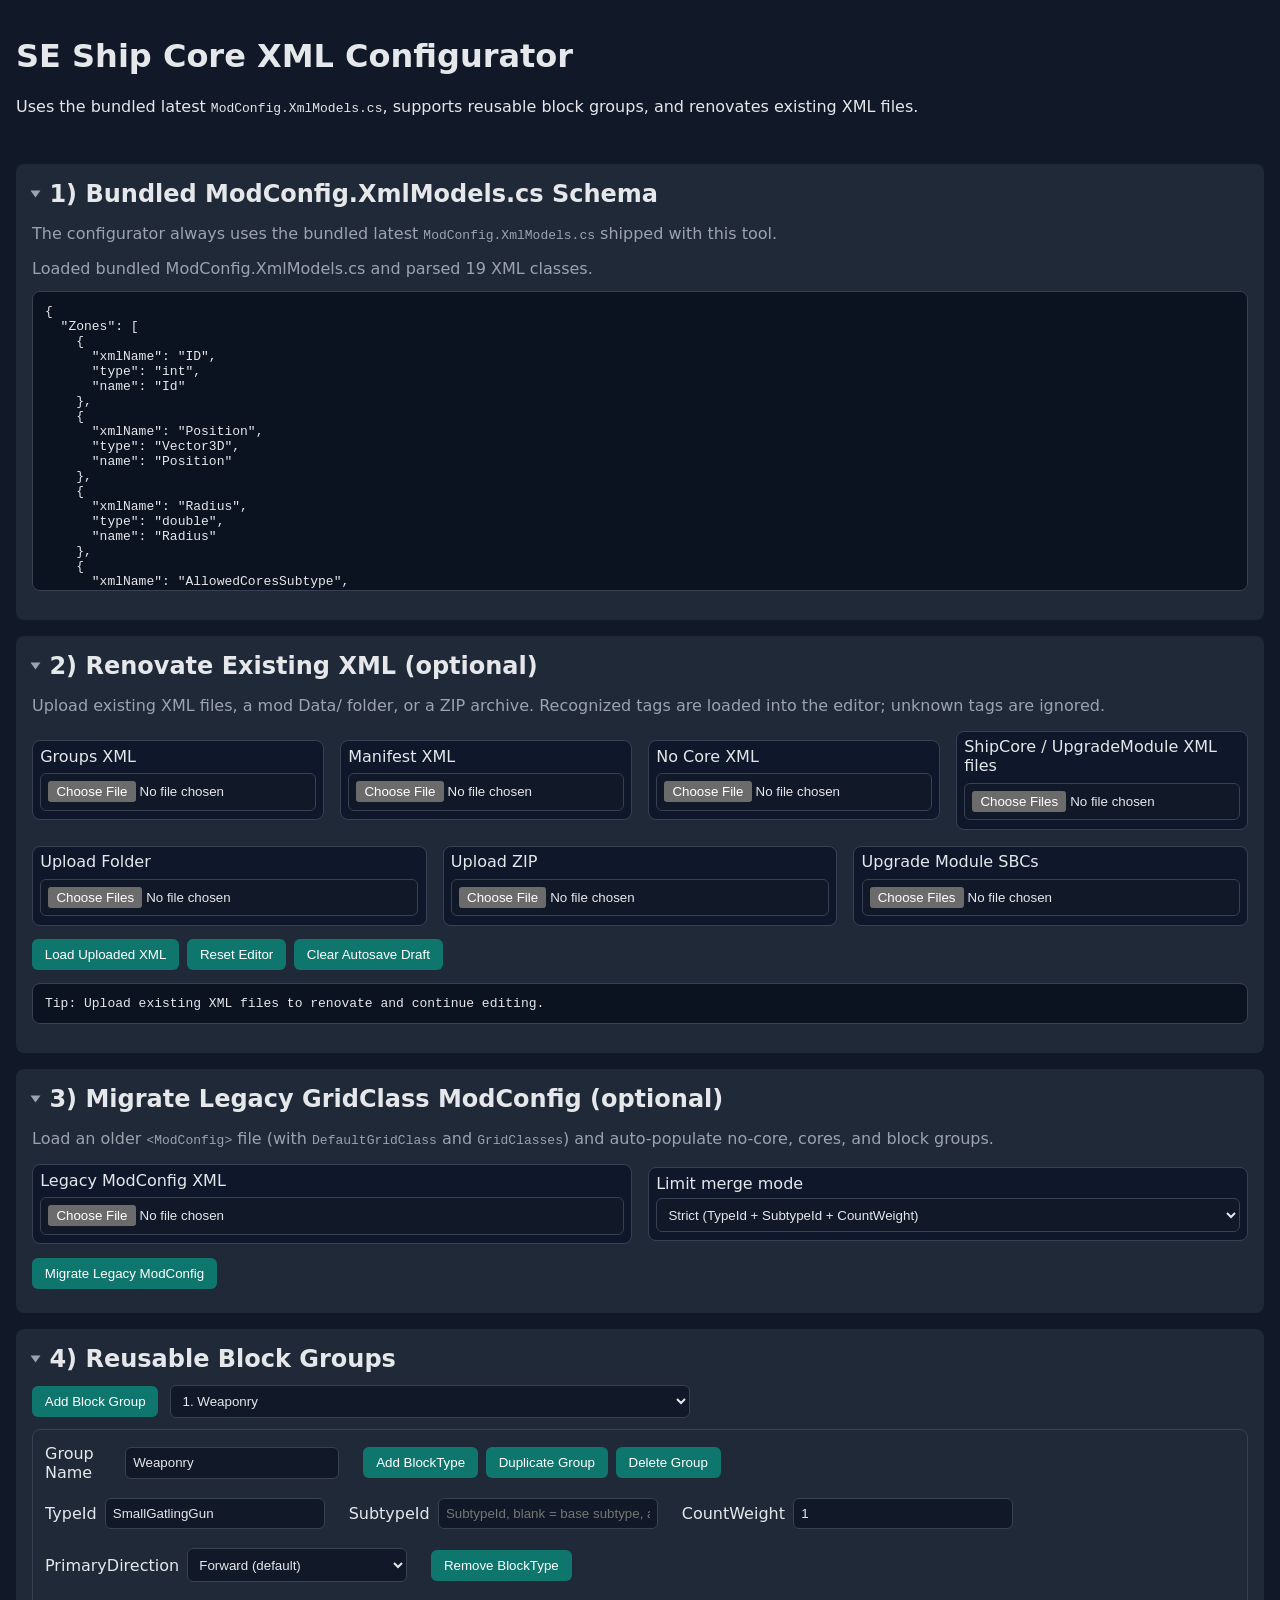
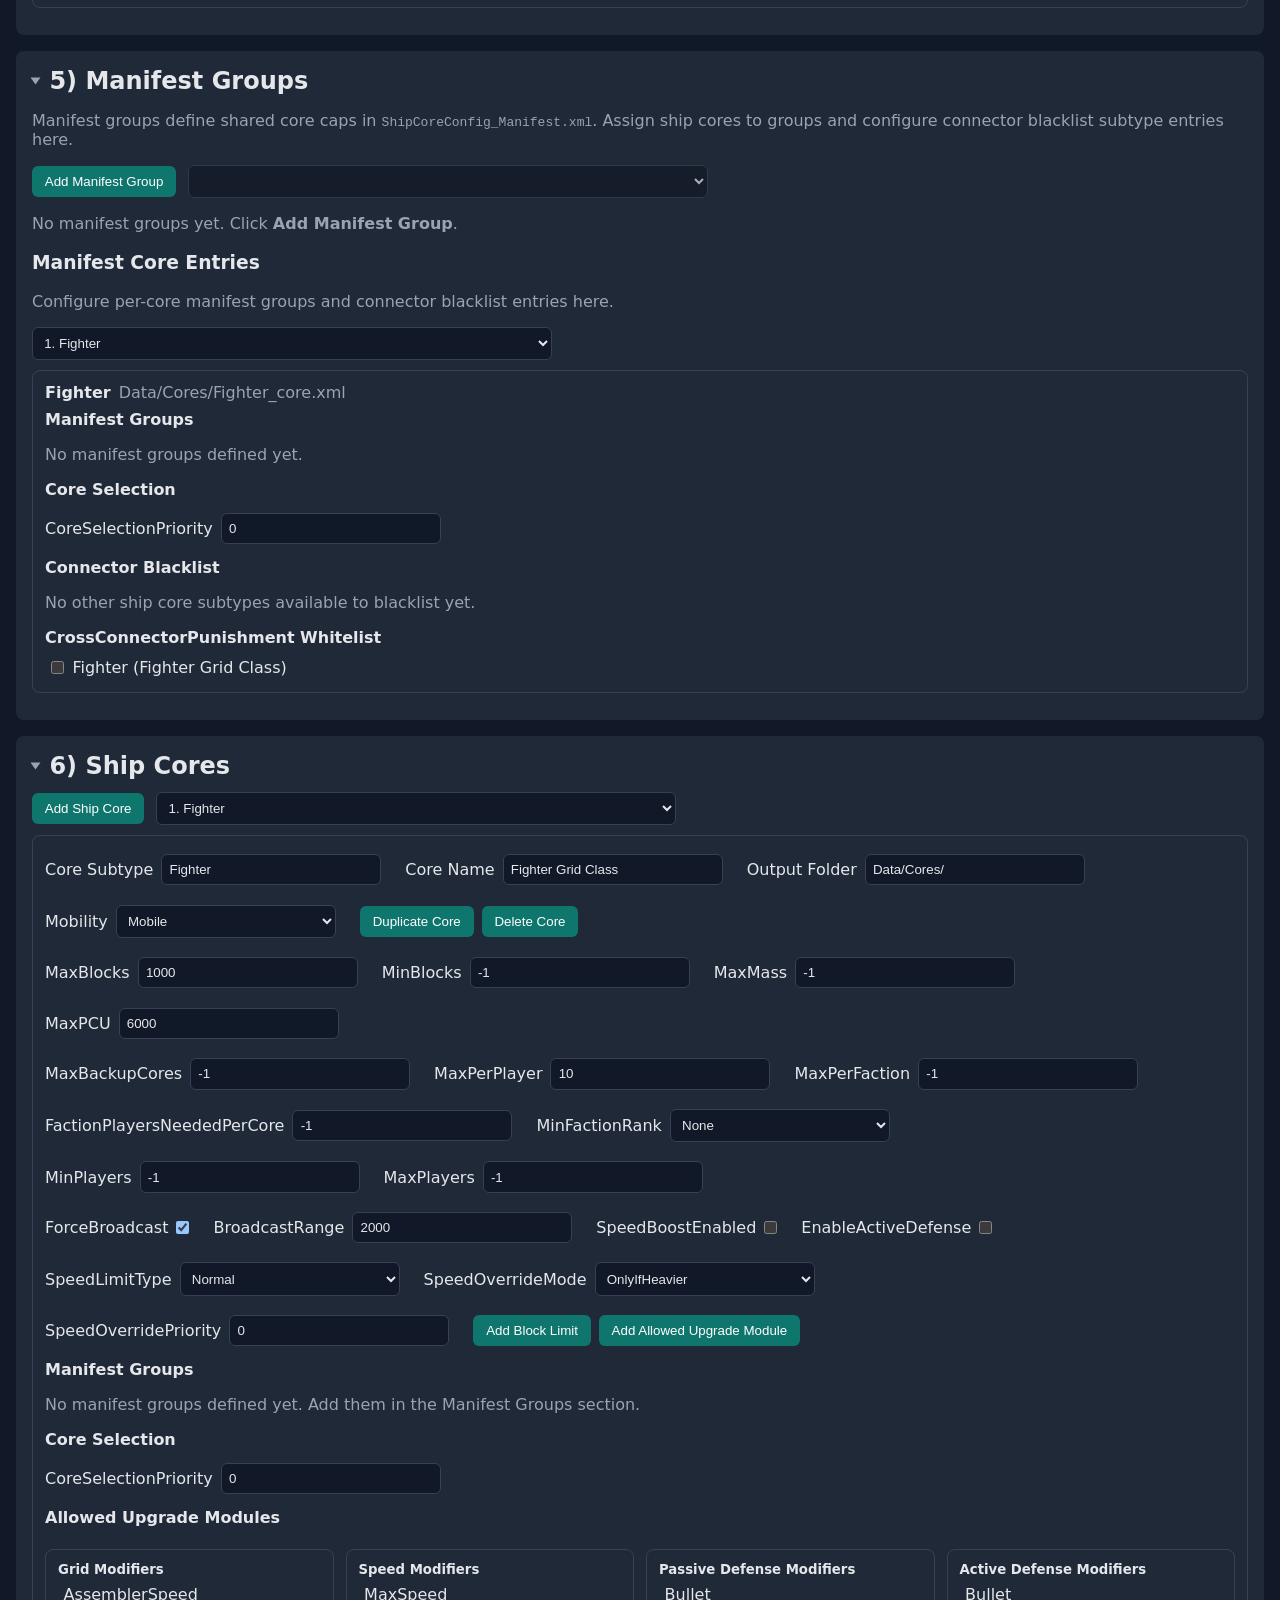
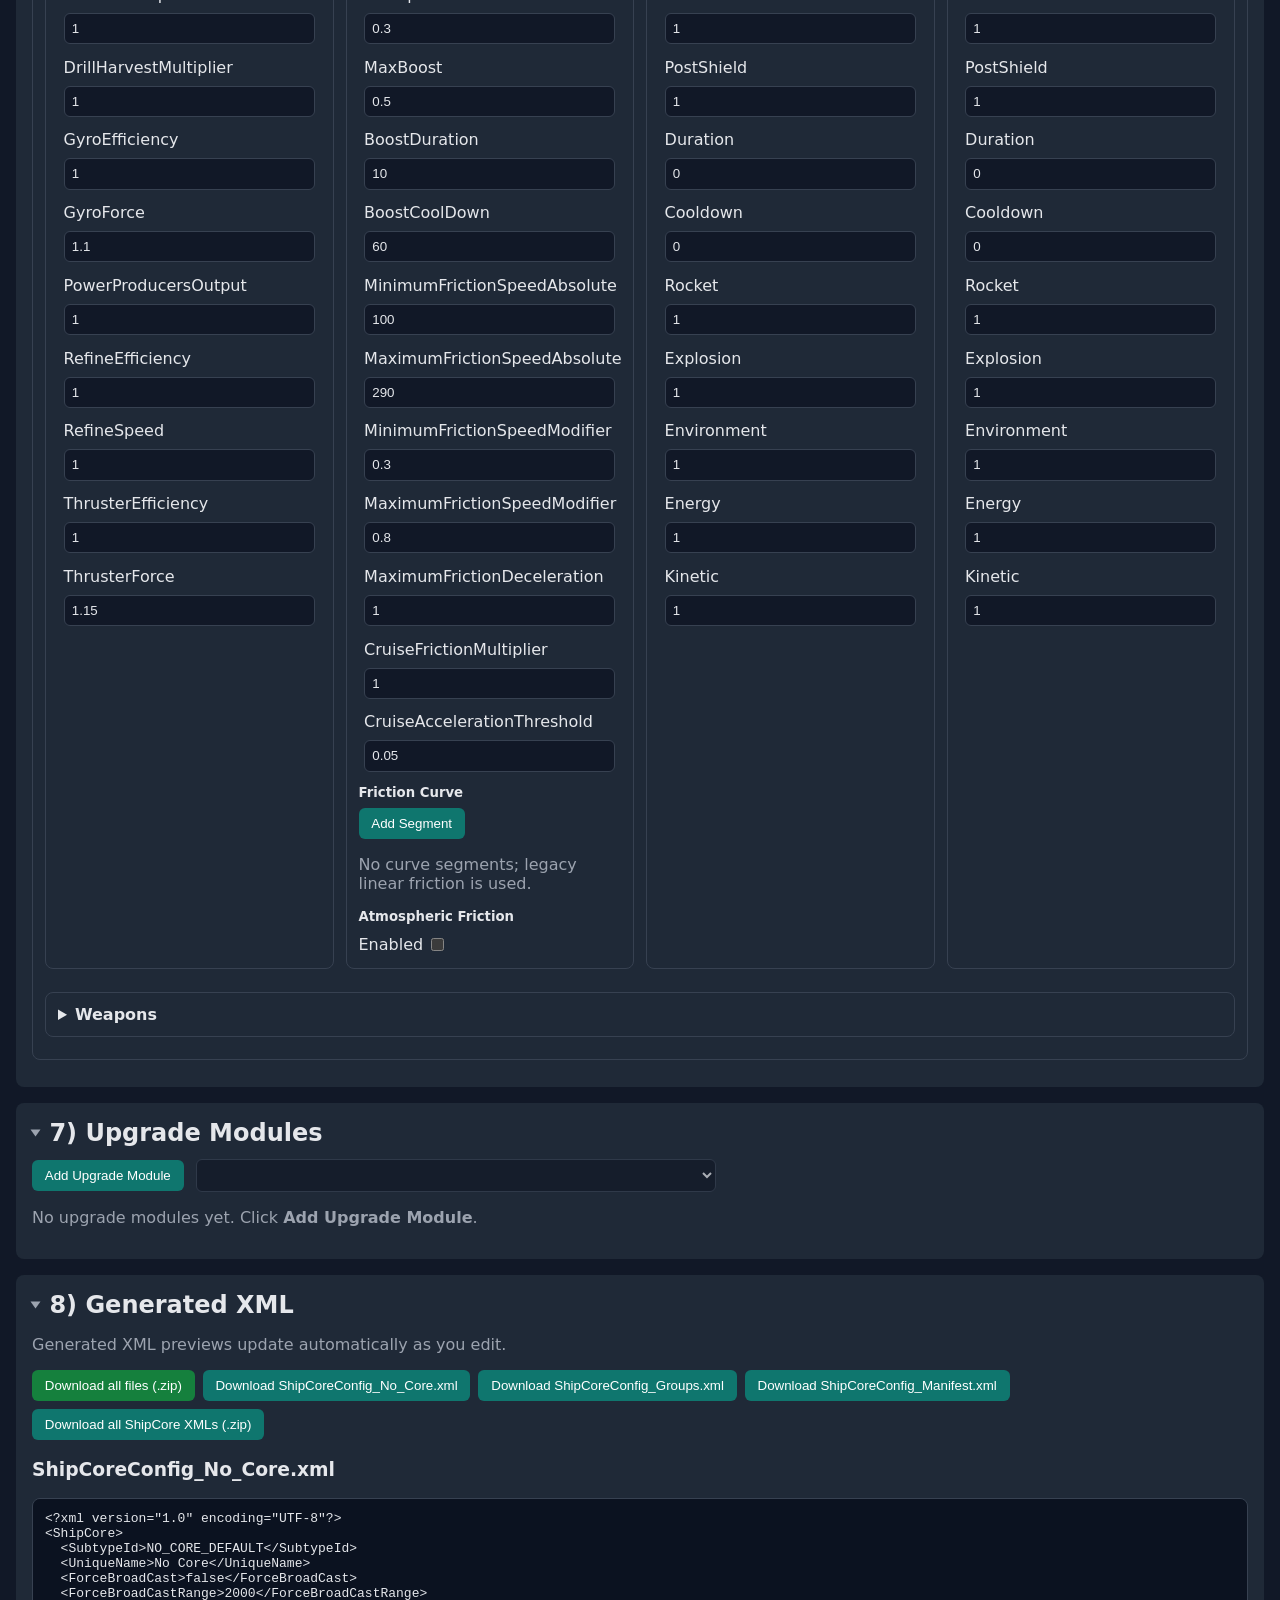
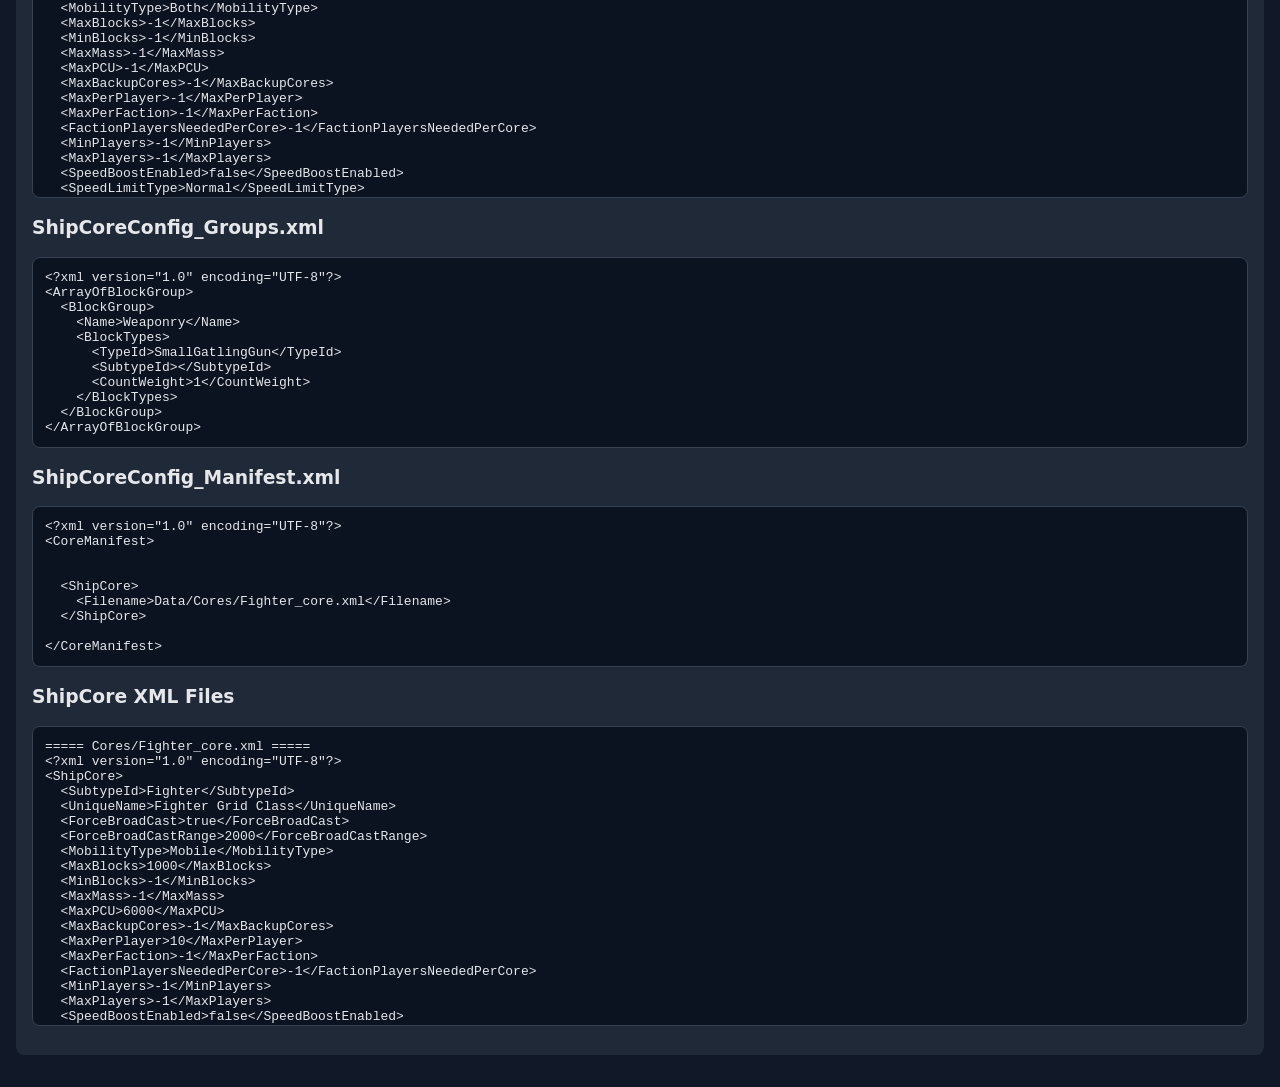
==== docs/configurator/index.html @ fa845290 "Sanitize unknown block groups from limits" ====
<!doctype html>
<html lang="en">
<head>
  <meta charset="UTF-8" />
  <meta name="viewport" content="width=device-width, initial-scale=1.0" />
  <title>SE Ship Core XML Configurator</title>
  <link rel="stylesheet" href="./styles.css" />
</head>
<body>
  <header>
    <h1>SE Ship Core XML Configurator</h1>
    <p>Uses the bundled latest <code>ModConfig.XmlModels.cs</code>, supports reusable block groups, and renovates existing XML files.</p>
  </header>

  <main>
    <details class="panel" open>
      <summary class="panel-summary"><h2>1) Bundled ModConfig.XmlModels.cs Schema</h2></summary>
      <div class="panel-content">
      <p class="muted">The configurator always uses the bundled latest <code>ModConfig.XmlModels.cs</code> shipped with this tool.</p>
      <div id="parserStatus" class="muted">Loading bundled ModConfig.XmlModels.cs…</div>
      <pre id="schemaPreview" class="code-block"></pre>
      </div>
    </details>

    <details class="panel" open>
      <summary class="panel-summary"><h2>2) Renovate Existing XML (optional)</h2></summary>
      <div class="panel-content">
      <p class="muted">Upload existing XML files, a mod Data/ folder, or a ZIP archive. Recognized tags are loaded into the editor; unknown tags are ignored.</p>
      <div class="row wrap file-upload-row">
        <label class="file-label">Groups XML
          <input id="groupsXmlFile" type="file" accept=".xml" />
        </label>
        <label class="file-label">Manifest XML
          <input id="manifestXmlFile" type="file" accept=".xml" />
        </label>
        <label class="file-label">No Core XML
          <input id="noCoreXmlFile" type="file" accept=".xml" />
        </label>
        <label class="file-label">ShipCore / UpgradeModule XML files
          <input id="coreXmlFiles" type="file" accept=".xml" multiple />
        </label>
        <label class="file-label">Upload Folder
          <input id="folderUpload" type="file" webkitdirectory multiple />
        </label>
        <label class="file-label">Upload ZIP
          <input id="zipUpload" type="file" accept=".zip" />
        </label>
        <label class="file-label">Upgrade Module SBCs
          <input id="upgradeModuleSbcFiles" type="file" accept=".sbc" multiple />
        </label>
      </div>
      <div class="row wrap">
        <button id="loadUploadedXml">Load Uploaded XML</button>
        <button id="resetEditor">Reset Editor</button>
        <button id="resetDraftStorage">Clear Autosave Draft</button>
      </div>
      <pre id="importStatus" class="code-block"></pre>
      </div>
    </details>

    <details class="panel" open>
      <summary class="panel-summary"><h2>3) Migrate Legacy GridClass ModConfig (optional)</h2></summary>
      <div class="panel-content">
      <p class="muted">Load an older <code>&lt;ModConfig&gt;</code> file (with <code>DefaultGridClass</code> and <code>GridClasses</code>) and auto-populate no-core, cores, and block groups.</p>
      <div class="row wrap file-upload-row">
        <label class="file-label">Legacy ModConfig XML
          <input id="legacyModConfigFile" type="file" accept=".xml" />
        </label>
        <label class="file-label">Limit merge mode
          <select id="legacyLimitMergeMode">
            <option value="strict">Strict (TypeId + SubtypeId + CountWeight)</option>
            <option value="typesOnly">Block types only (ignore CountWeight)</option>
          </select>
        </label>
      </div>
      <div class="row wrap">
        <button id="loadLegacyModConfig">Migrate Legacy ModConfig</button>
      </div>
      </div>
    </details>

    <details class="panel" open>
      <summary class="panel-summary"><h2>4) Reusable Block Groups</h2></summary>
      <div class="panel-content">
      <div class="menu-controls">
        <button id="addGroup">Add Block Group</button>
        <select id="selectedGroup" aria-label="Selected Group"></select>
      </div>
      <div id="blockGroups"></div>
      </div>
    </details>

    <details class="panel" open>
      <summary class="panel-summary"><h2>5) Manifest Groups</h2></summary>
      <div class="panel-content">
      <p class="muted">Manifest groups define shared core caps in <code>ShipCoreConfig_Manifest.xml</code>. Assign ship cores to groups and configure connector blacklist subtype entries here.</p>
      <div class="menu-controls">
        <button id="addManifestGroup">Add Manifest Group</button>
        <select id="selectedManifestGroup" aria-label="Selected Manifest Group"></select>
      </div>
      <div id="manifestGroups"></div>
      </div>
    </details>

    <details class="panel" open>
      <summary class="panel-summary"><h2>6) Ship Cores</h2></summary>
      <div class="panel-content">
      <div class="menu-controls">
        <button id="addCore">Add Ship Core</button>
        <select id="selectedCore" aria-label="Selected Core"></select>
      </div>
      <div id="shipCores"></div>
      </div>
    </details>


    <details class="panel" open>
      <summary class="panel-summary"><h2>7) Upgrade Modules</h2></summary>
      <div class="panel-content">
      <div class="menu-controls">
        <button id="addUpgradeModule">Add Upgrade Module</button>
        <select id="selectedUpgradeModule" aria-label="Selected Upgrade Module"></select>
      </div>
      <div id="upgradeModules"></div>
      </div>
    </details>

    <details class="panel" open>
      <summary class="panel-summary"><h2>8) Generated XML</h2></summary>
      <div class="panel-content">
      <p class="muted">Generated XML previews update automatically as you edit.</p>
      <div class="row wrap">
        <button hidden="hidden" id="generateXml">Generate</button>
        <button id="downloadAllFiles" class="button-green">Download all files (.zip)</button>
        <button id="downloadNoCore">Download ShipCoreConfig_No_Core.xml</button>
        <button id="downloadGroups">Download ShipCoreConfig_Groups.xml</button>
        <button id="downloadManifest">Download ShipCoreConfig_Manifest.xml</button>
        <button id="downloadCores">Download all ShipCore XMLs (.zip)</button>
      </div>
      <h3>ShipCoreConfig_No_Core.xml</h3>
      <pre id="noCoreXml" class="code-block"></pre>
      <h3>ShipCoreConfig_Groups.xml</h3>
      <pre id="groupsXml" class="code-block"></pre>
      <h3>ShipCoreConfig_Manifest.xml</h3>
      <pre id="manifestXml" class="code-block"></pre>
      <h3>ShipCore XML Files</h3>
      <pre id="coresXml" class="code-block"></pre>
      </div>
    </details>
  </main>

  <script type="module" src="./app.js?v=1013"></script>
</body>
</html>
---- docs/configurator/styles.css ----
:root {
  /* keep sizing predictable so inputs stay inside cards/labels */
  color-scheme: dark;
  --bg: #111827;
  --panel: #1f2937;
  --text: #e5e7eb;
  --muted: #9ca3af;
}
*, *::before, *::after {
  box-sizing: border-box;
}

body {
  margin: 0;
  font-family: Inter, system-ui, sans-serif;
  background: var(--bg);
  color: var(--text);
}
header, main {
  max-width: 1900px;
  margin: 0 auto;
  padding: 1rem;
}
.panel {
  background: var(--panel);
  border-radius: 8px;
  padding: 1rem;
  margin-bottom: 1rem;
}
.panel-summary {
  display: flex;
  align-items: center;
  gap: 0.65rem;
  cursor: pointer;
  list-style: none;
}
.panel-summary::-webkit-details-marker {
  display: none;
}
.panel-summary::before {
  content: "";
  width: 0;
  height: 0;
  border-top: 0.32rem solid transparent;
  border-bottom: 0.32rem solid transparent;
  border-left: 0.45rem solid var(--muted);
  transition: transform 0.15s ease;
}
.panel[open] > .panel-summary::before {
  transform: rotate(90deg);
}
.panel-summary h2 {
  margin: 0;
}
.panel-content {
  margin-top: 0.75rem;
}
.row { display: flex; gap: 0.5rem; align-items: center; margin-bottom: 0.5rem; }
.wrap { flex-wrap: wrap; }
textarea, input, select {
  width: 100%;
  margin: 0.35rem 0;
  padding: 0.45rem;
  border-radius: 6px;
  border: 1px solid #374151;
  background: #111827;
  color: var(--text);
}
.file-upload-row {
  gap: 1rem;
  margin-bottom: 0.85rem;
}
.file-label {
  min-width: 260px;
  flex: 1;
  padding: 0.35rem 0.45rem 0.2rem;
  border: 1px solid #374151;
  border-radius: 8px;
  background: #0f172a;
}
.file-label input {
  display: block;
  width: 100%;
  margin-top: 0.45rem;
}
button {
  background: #0f766e;
  color: white;
  border: 0;
  border-radius: 6px;
  padding: 0.5rem 0.8rem;
  cursor: pointer;
}
button:hover { background: #0d9488; }

.button-green {
  background: #15803d;
}
.button-green:hover {
  background: #16a34a;
}
.code-block {
  background: #0b1220;
  border: 1px solid #374151;
  border-radius: 8px;
  padding: 0.75rem;
  white-space: pre-wrap;
  max-height: 300px;
  overflow: auto;
}
.card {
  border: 1px solid #374151;
  border-radius: 8px;
  padding: 0.75rem;
  margin: 0.65rem 0;
}

.block-limit-panel {
  padding: 0;
}

.block-limit-summary {
  cursor: pointer;
  padding: 0.75rem;
  font-weight: 600;
}


.block-limit-summary--missing-groups {
  color: #f87171;
}

.block-limit-content {
  padding: 0 0.75rem 0.75rem;
}
.card h4 { margin: 0.25rem 0 0.5rem; }
.small { width: 220px; }
.no-core-output-disabled {
  background: #1f2937;
  color: #9ca3af;
}
.inline { display: inline-flex; gap: 0.5rem; align-items: center; margin-right: 1rem; }
.menu-controls {
  display: flex;
  align-items: center;
  gap: 0.75rem;
  margin-bottom: 0.65rem;
}
.menu-controls select {
  min-width: 320px;
  max-width: 520px;
  margin: 0;
}
.modifier-row {
  display: grid;
  gap: 0.75rem;
  margin: 0.75rem 0;
}
.four-columns {
  grid-template-columns: repeat(4, minmax(240px, 1fr));
}
.modifier-column h5 {
  margin: 0 0 0.5rem;
}
.modifier-field {
  display: flex;
  flex-direction: column;
  gap: 0.2rem;
  margin-bottom: 0.5rem;
  padding: 0 0.35rem;
}
.modifier-field input {
  width: 100%;
  min-width: 0;
}
.muted { color: var(--muted); }

.group-checklist {
  display: grid;
  grid-template-columns: repeat(auto-fit, minmax(220px, 1fr));
  gap: 0.35rem 0.75rem;
  margin-top: 0.35rem;
}
.group-checklist-item {
  display: inline-flex;
  align-items: center;
  gap: 0.5rem;
  padding: 0.2rem 0.4rem;
  border-radius: 6px;
}

.group-checklist-item.selected {
  background: rgba(34, 197, 94, 0.2);
  color: #86efac;
}
.group-checklist-item input {
  width: auto;
  margin: 0;
}

.group-search {
  margin-top: 0.35rem;
  margin-bottom: 0.45rem;
  max-width: 520px;
}
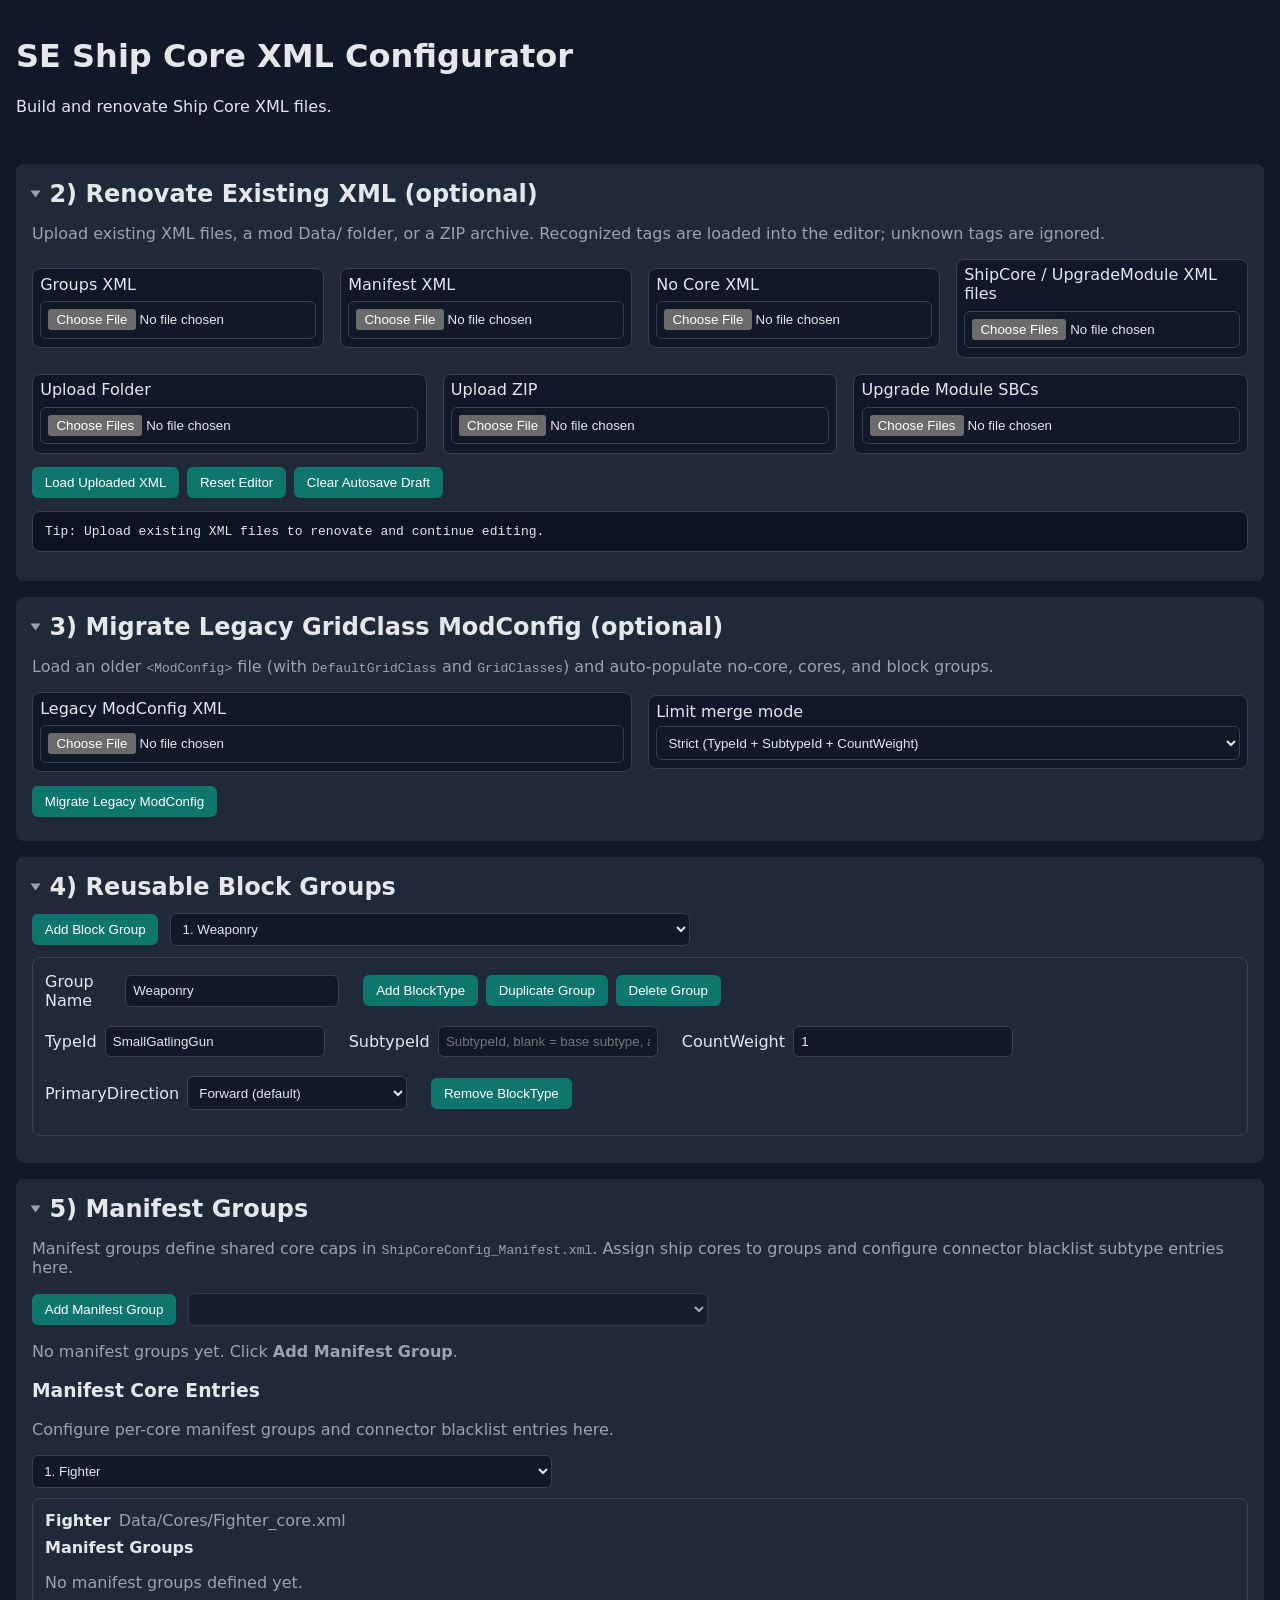
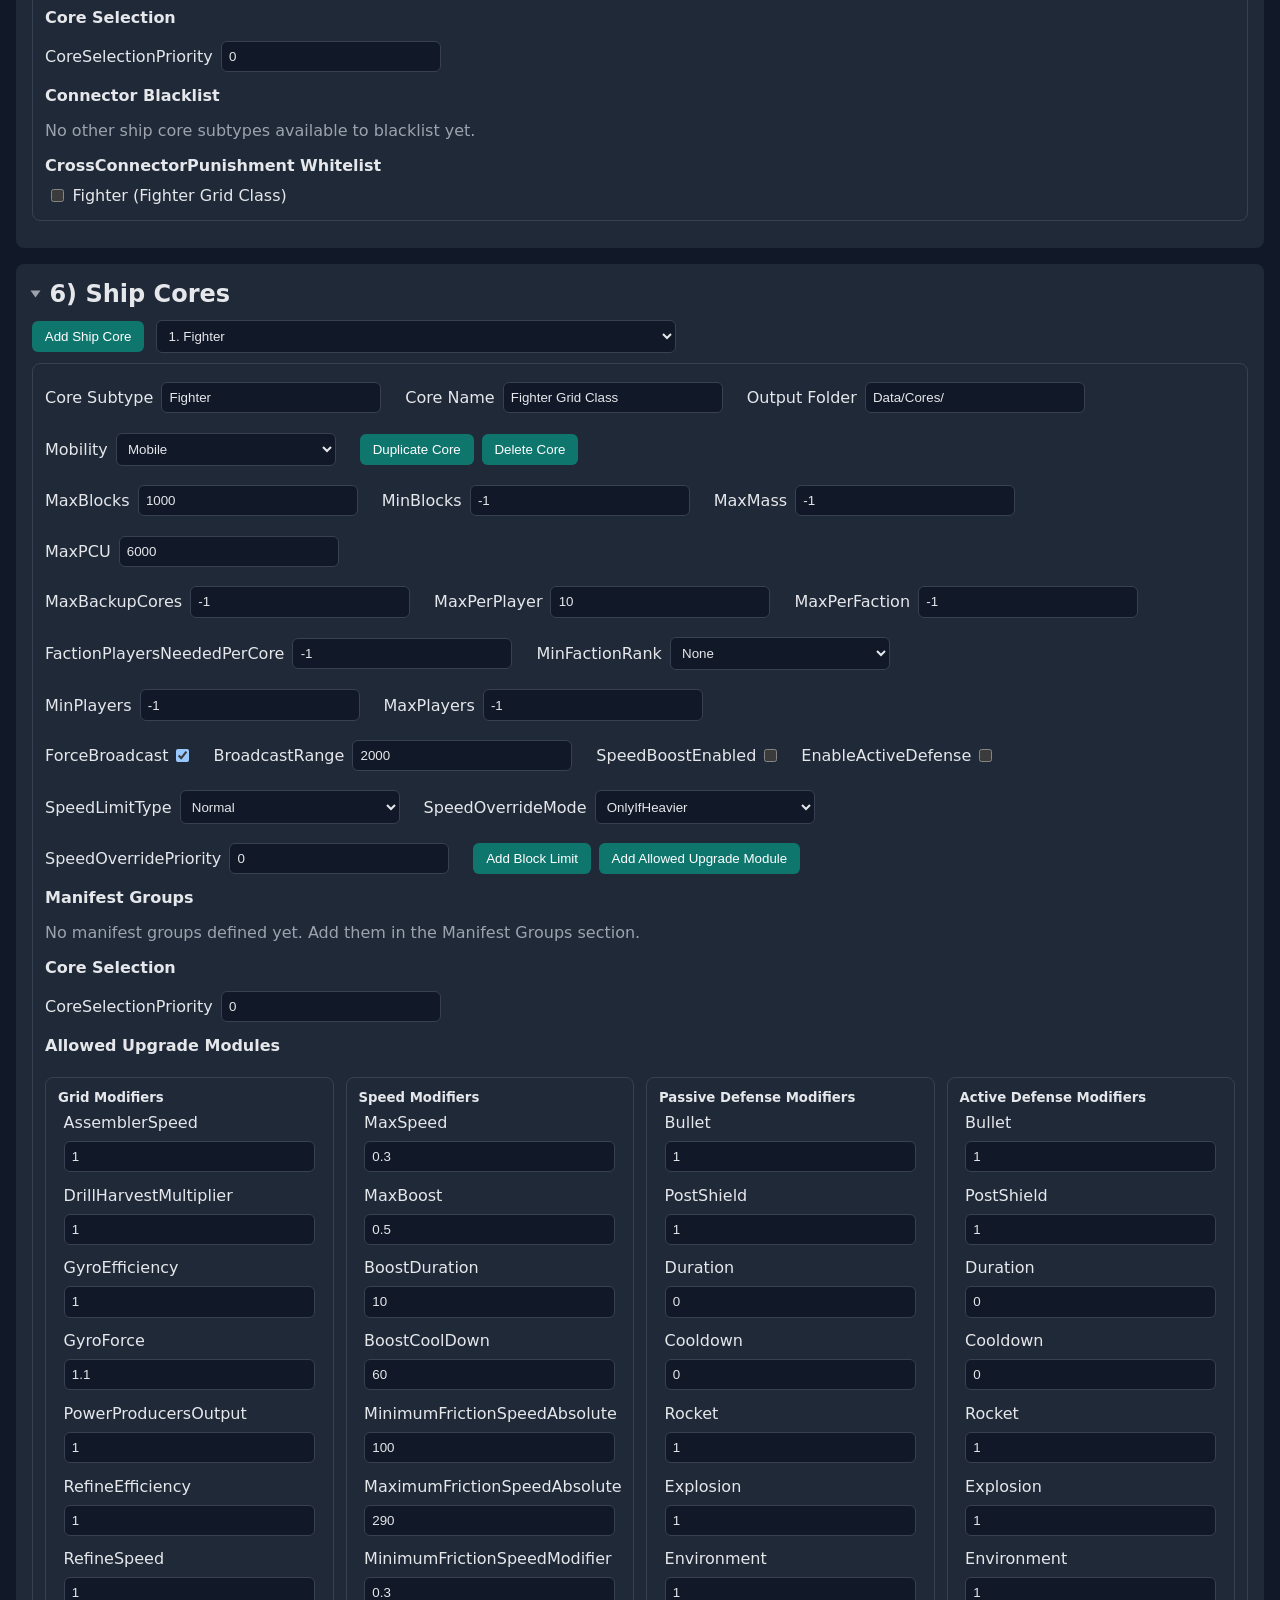
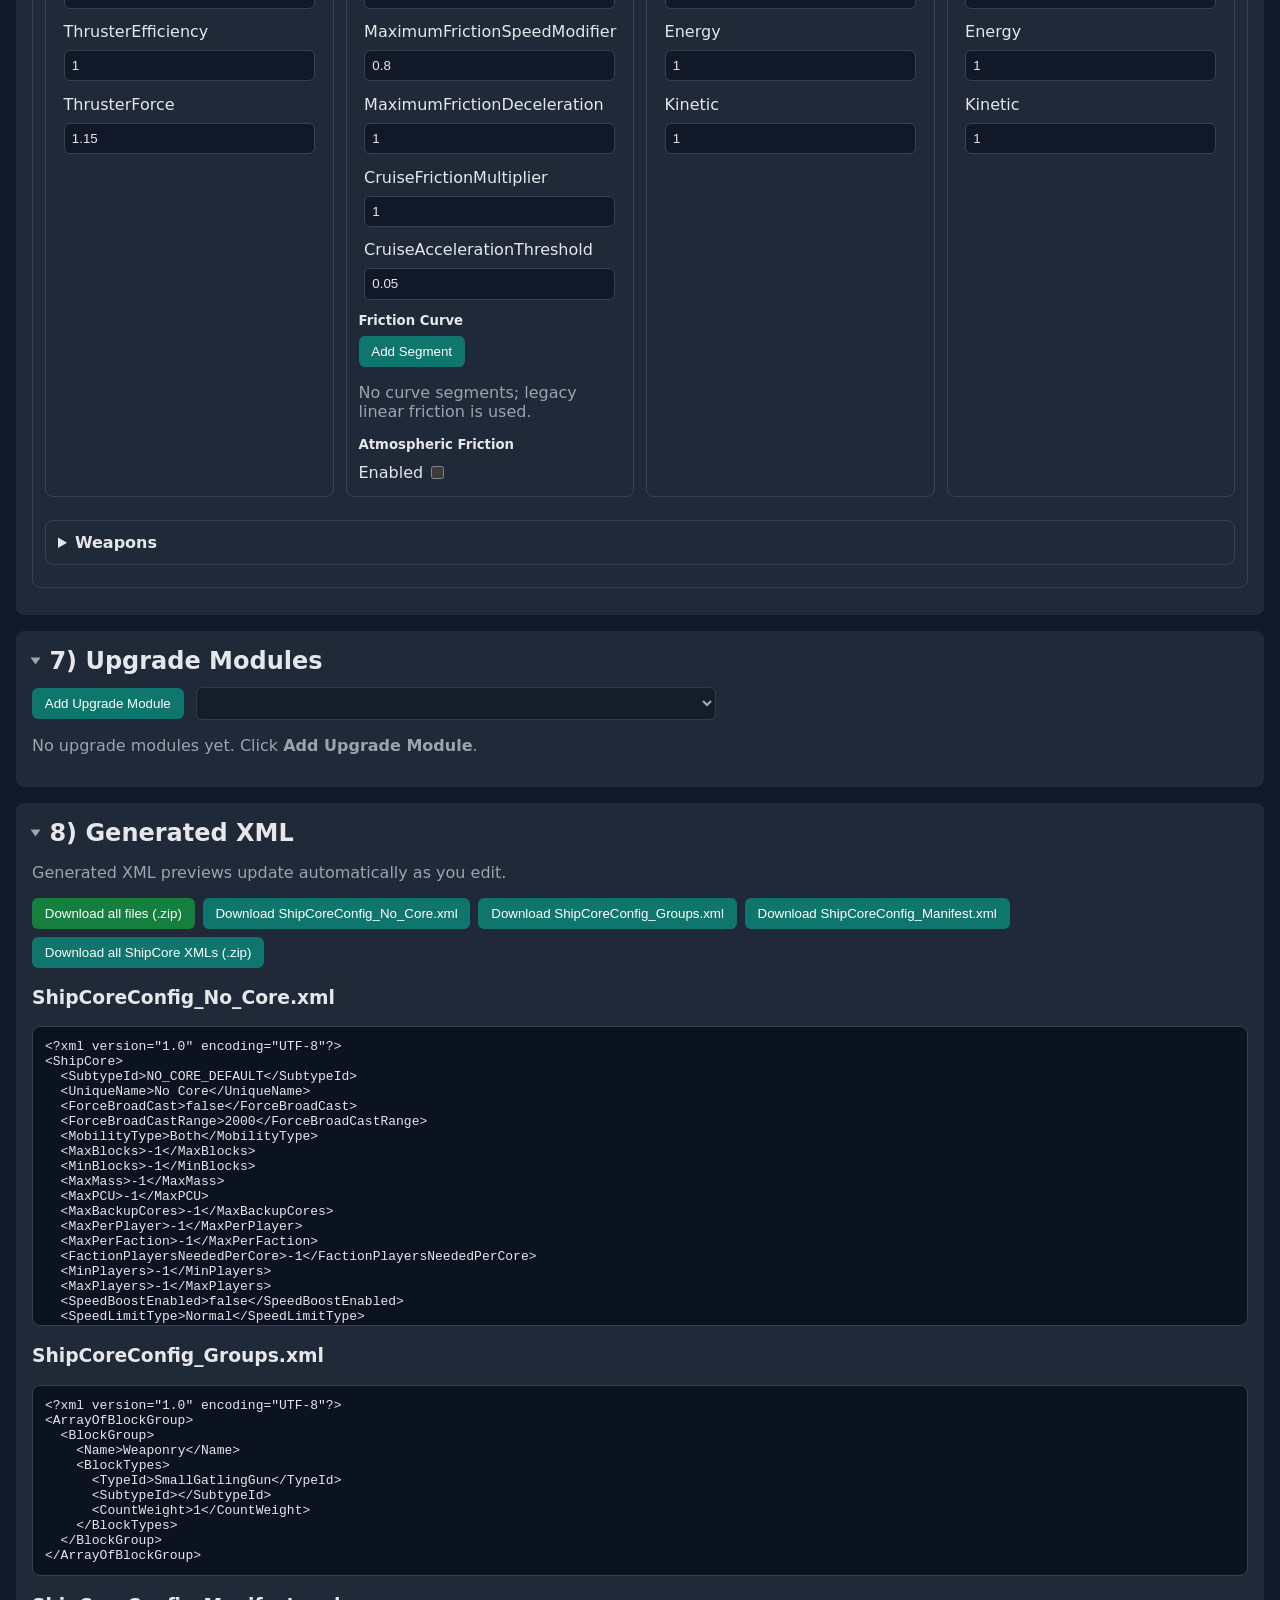
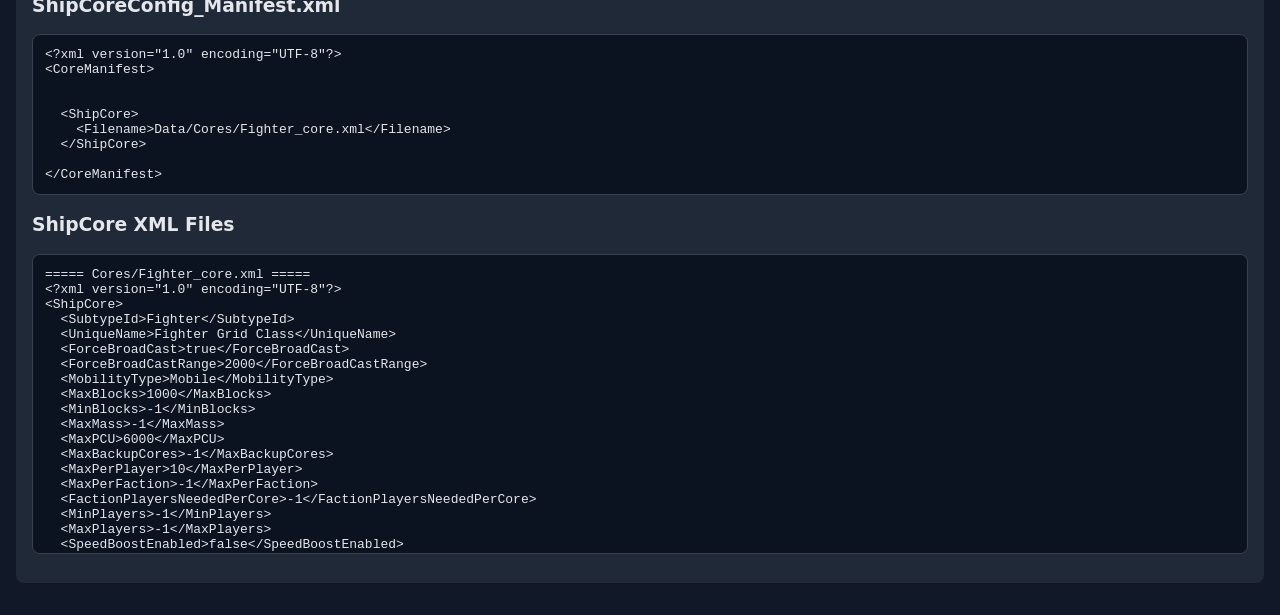
==== commit dd2403c5: "refactor: remove unused scaffolding Shrink Nexus to the methods SCF uses, remove unused UI/configura" ====
--- a/docs/configurator/index.html
+++ b/docs/configurator/index.html
@@ -9,19 +9,10 @@
 <body>
   <header>
     <h1>SE Ship Core XML Configurator</h1>
-    <p>Uses the bundled latest <code>ModConfig.XmlModels.cs</code>, supports reusable block groups, and renovates existing XML files.</p>
+    <p>Build and renovate Ship Core XML files.</p>
   </header>
 
   <main>
-    <details class="panel" open>
-      <summary class="panel-summary"><h2>1) Bundled ModConfig.XmlModels.cs Schema</h2></summary>
-      <div class="panel-content">
-      <p class="muted">The configurator always uses the bundled latest <code>ModConfig.XmlModels.cs</code> shipped with this tool.</p>
-      <div id="parserStatus" class="muted">Loading bundled ModConfig.XmlModels.cs…</div>
-      <pre id="schemaPreview" class="code-block"></pre>
-      </div>
-    </details>
-
     <details class="panel" open>
       <summary class="panel-summary"><h2>2) Renovate Existing XML (optional)</h2></summary>
       <div class="panel-content">
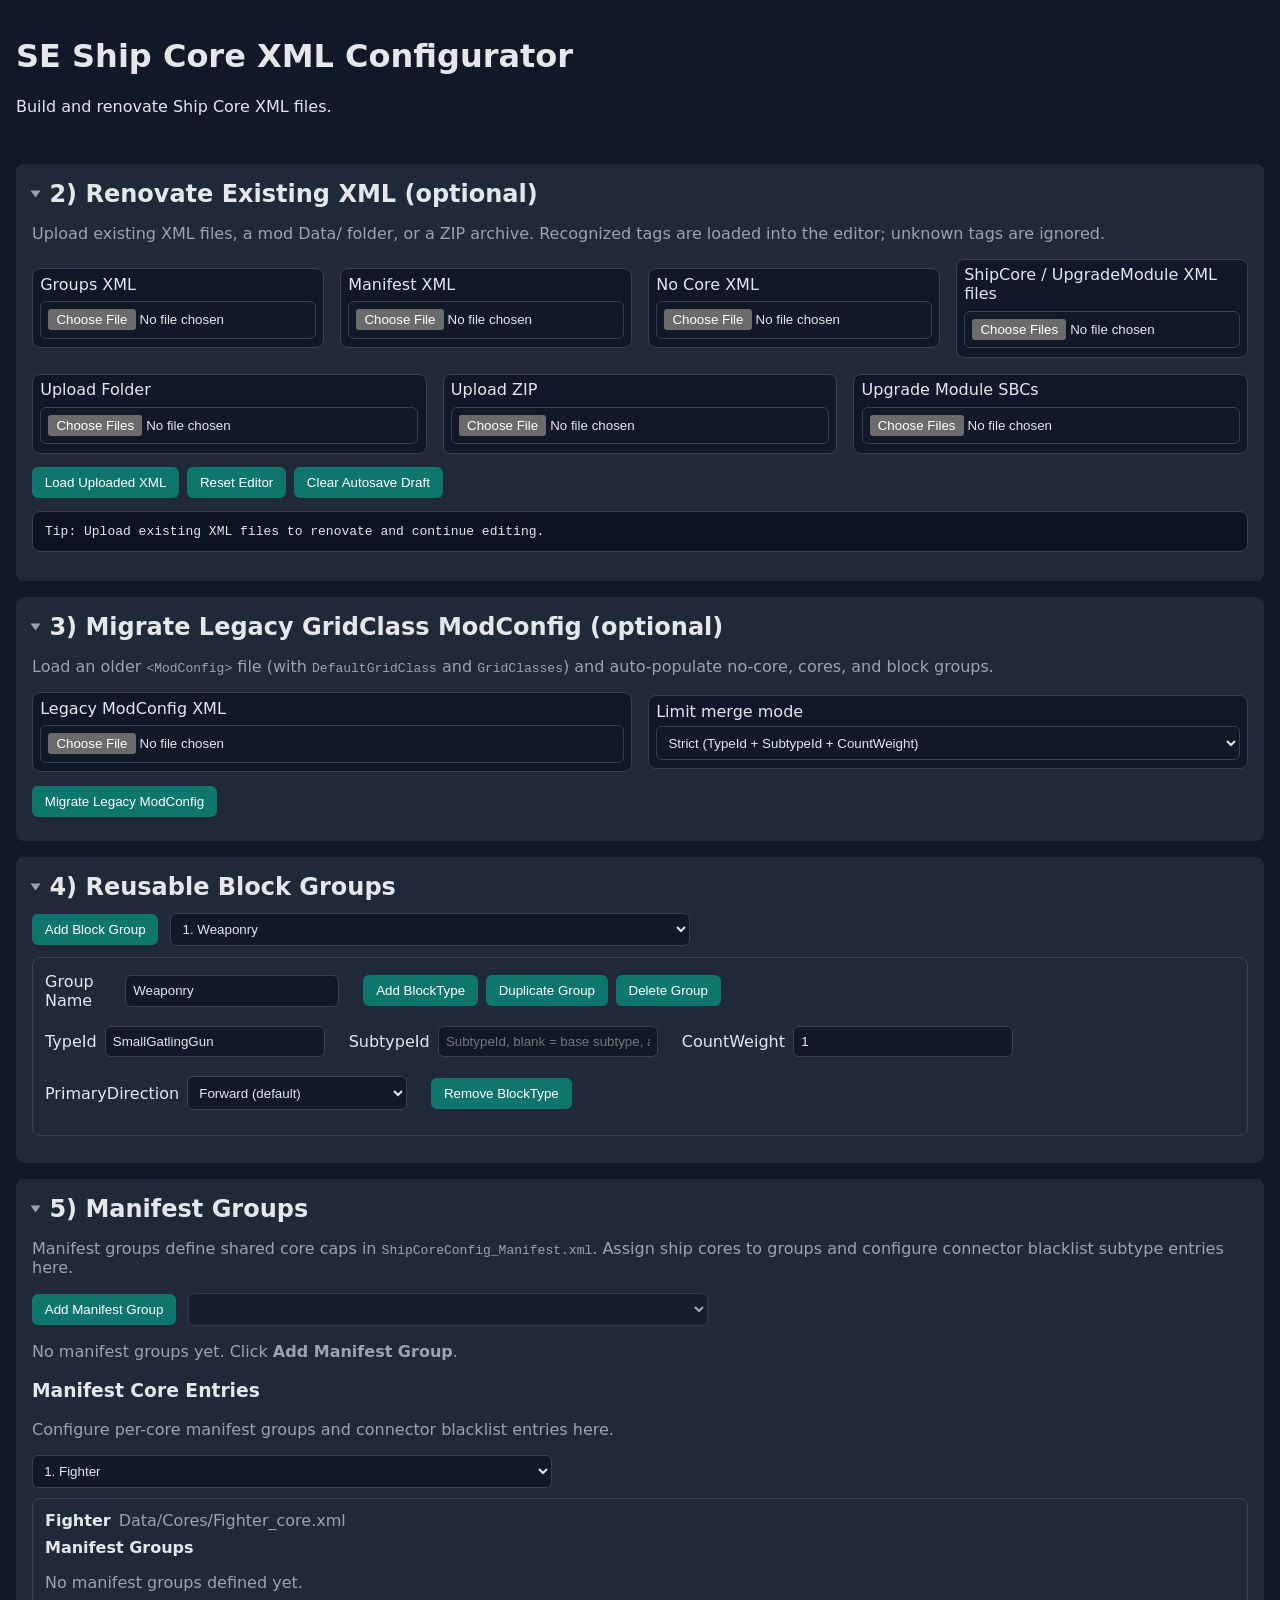
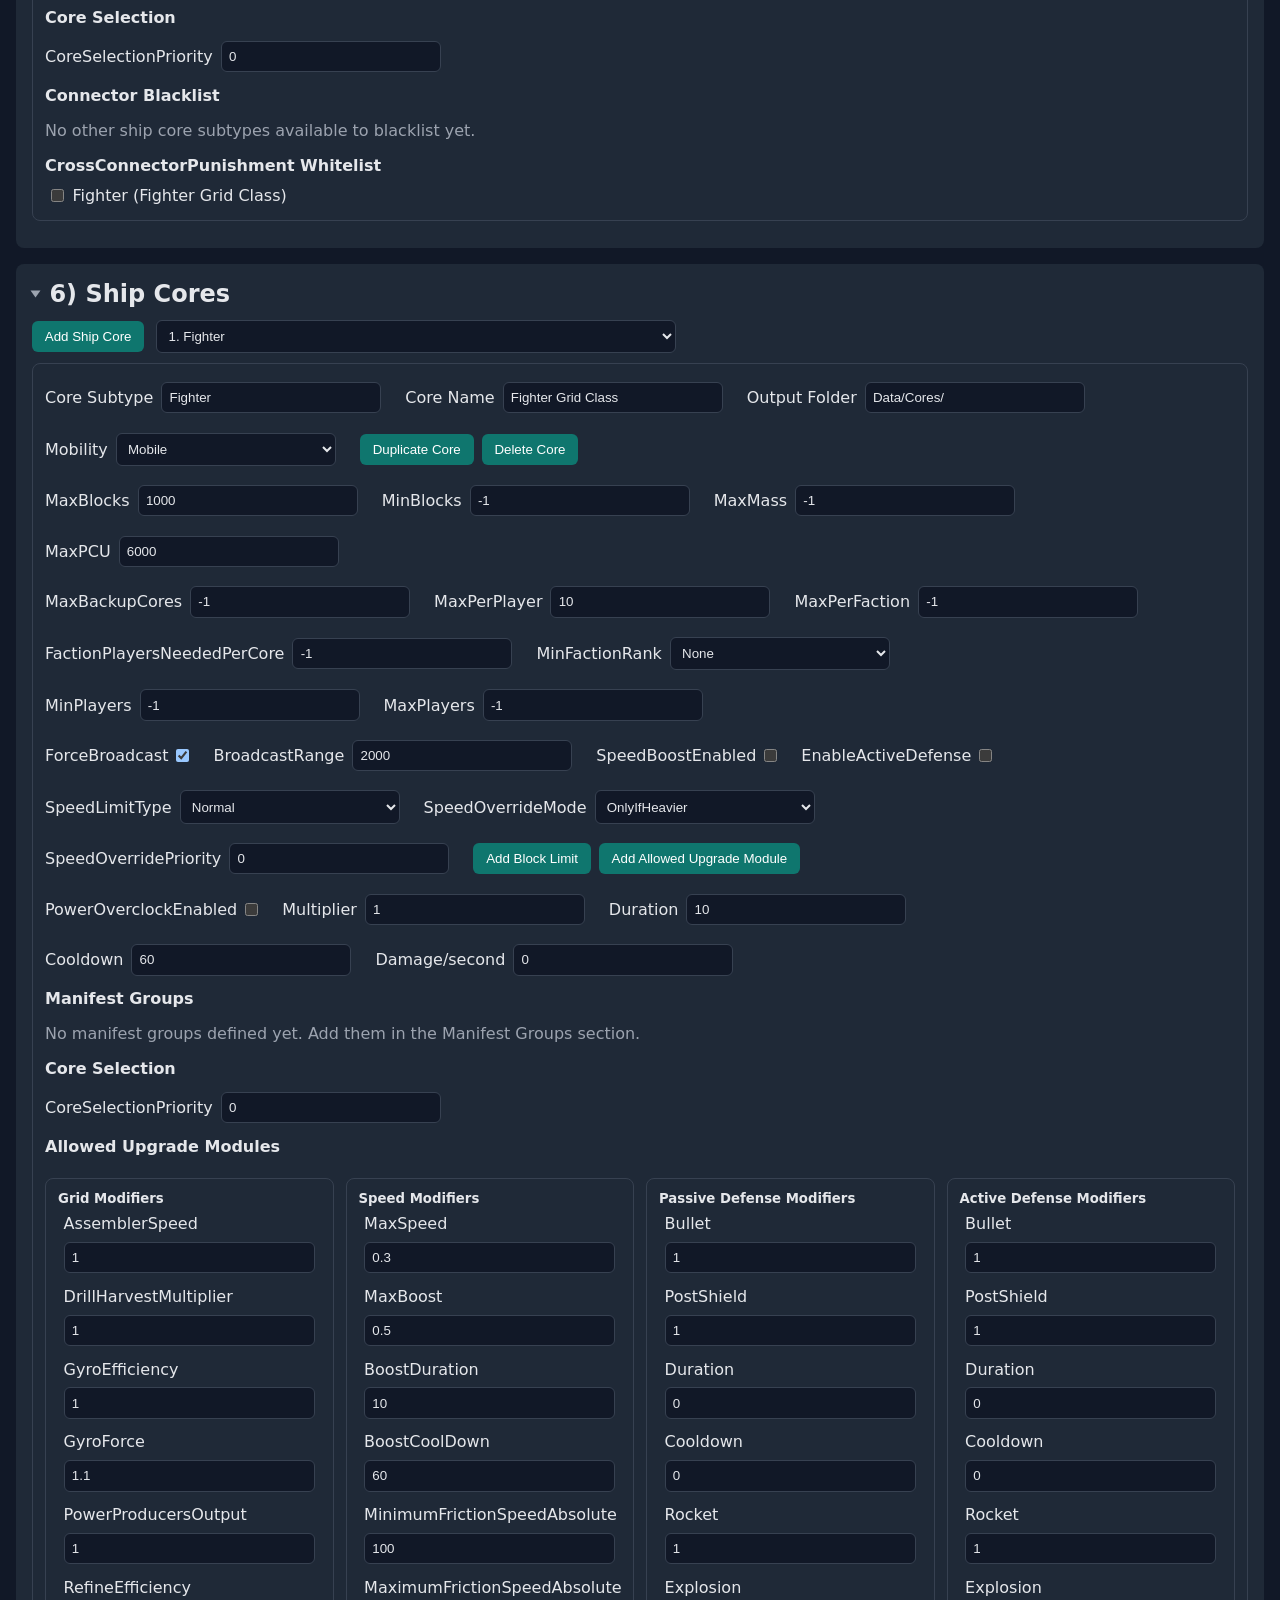
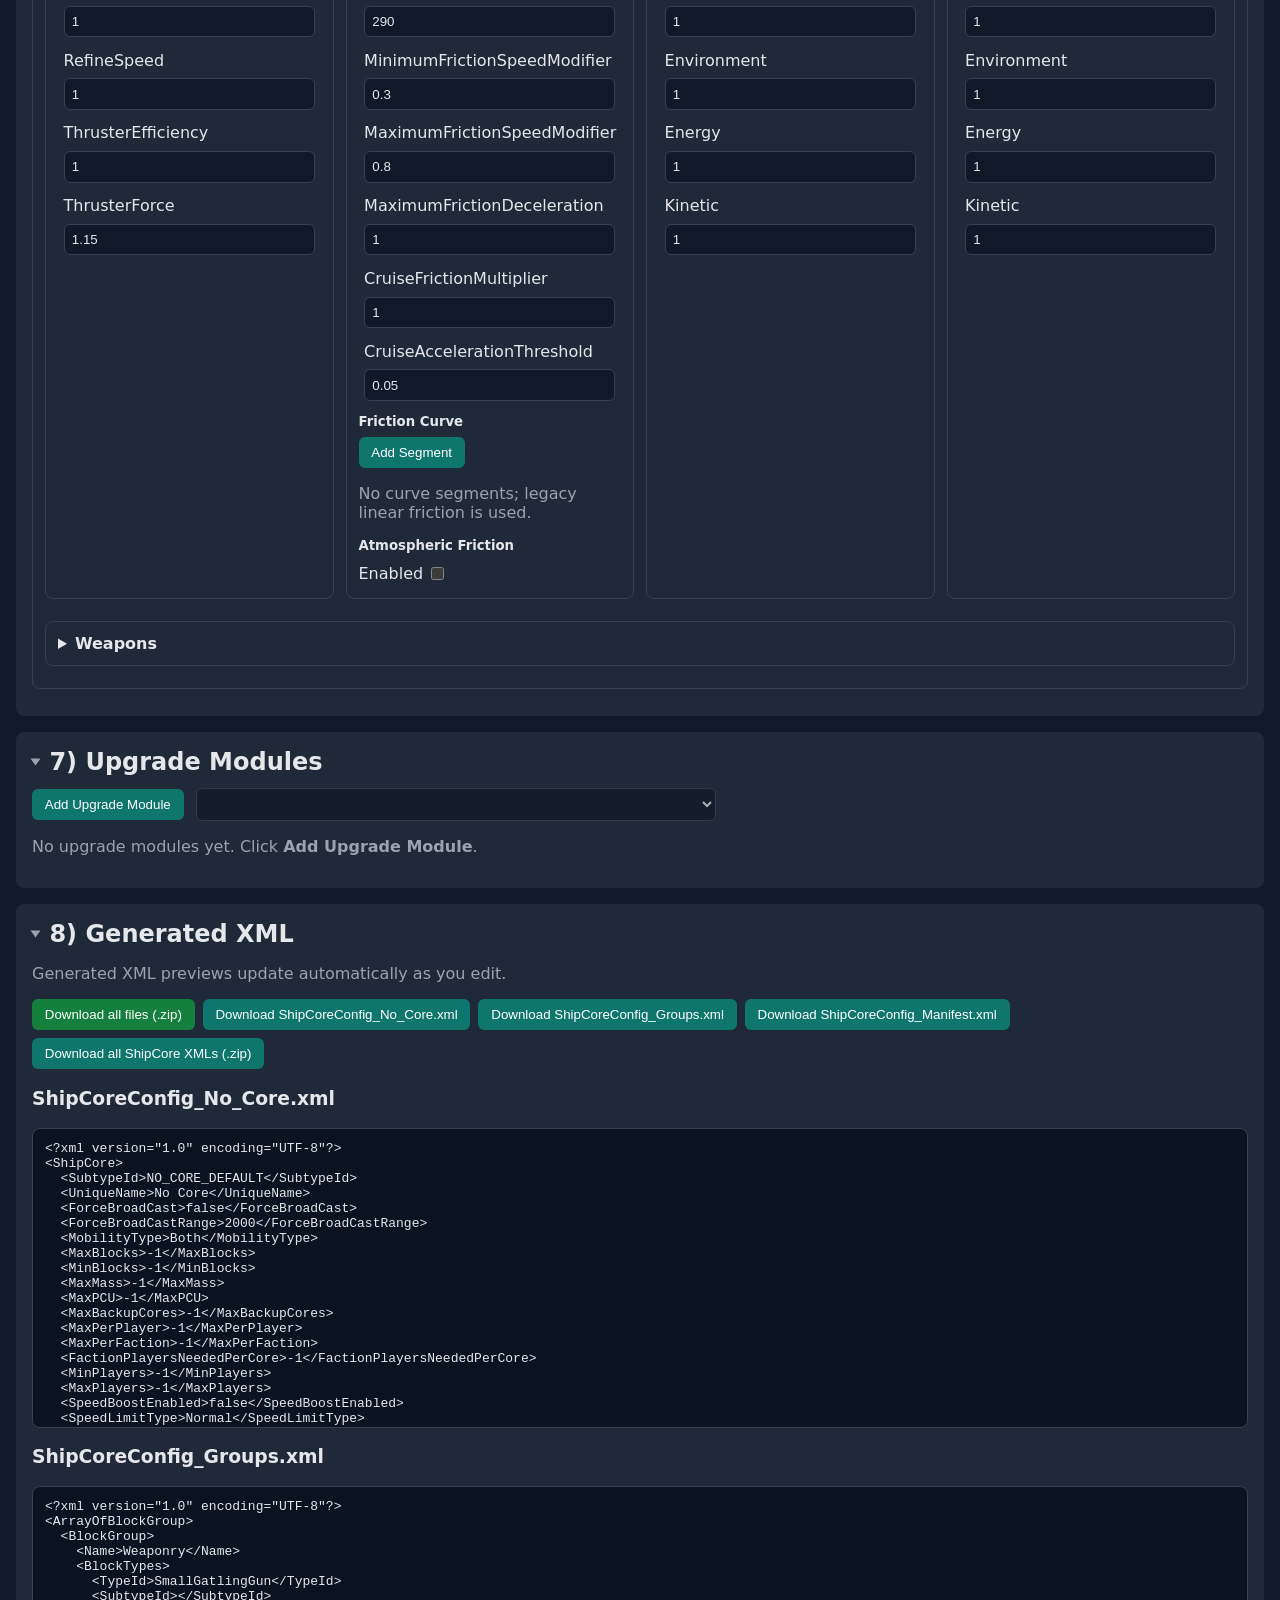
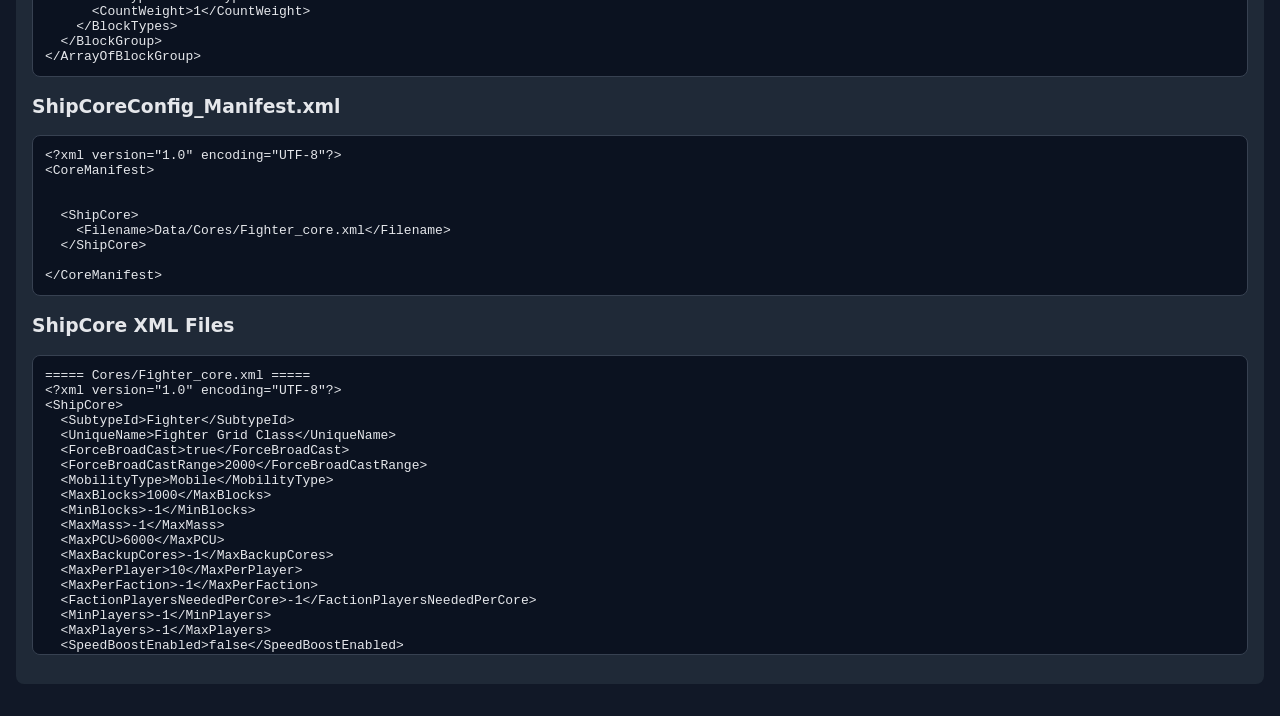
==== commit 70749681: "feature(powewr-overclock): Implement power overclocking" ====
--- a/docs/configurator/index.html
+++ b/docs/configurator/index.html
@@ -140,6 +140,6 @@
     </details>
   </main>
 
-  <script type="module" src="./app.js?v=1013"></script>
+  <script type="module" src="./app.js?v=1014"></script>
 </body>
 </html>
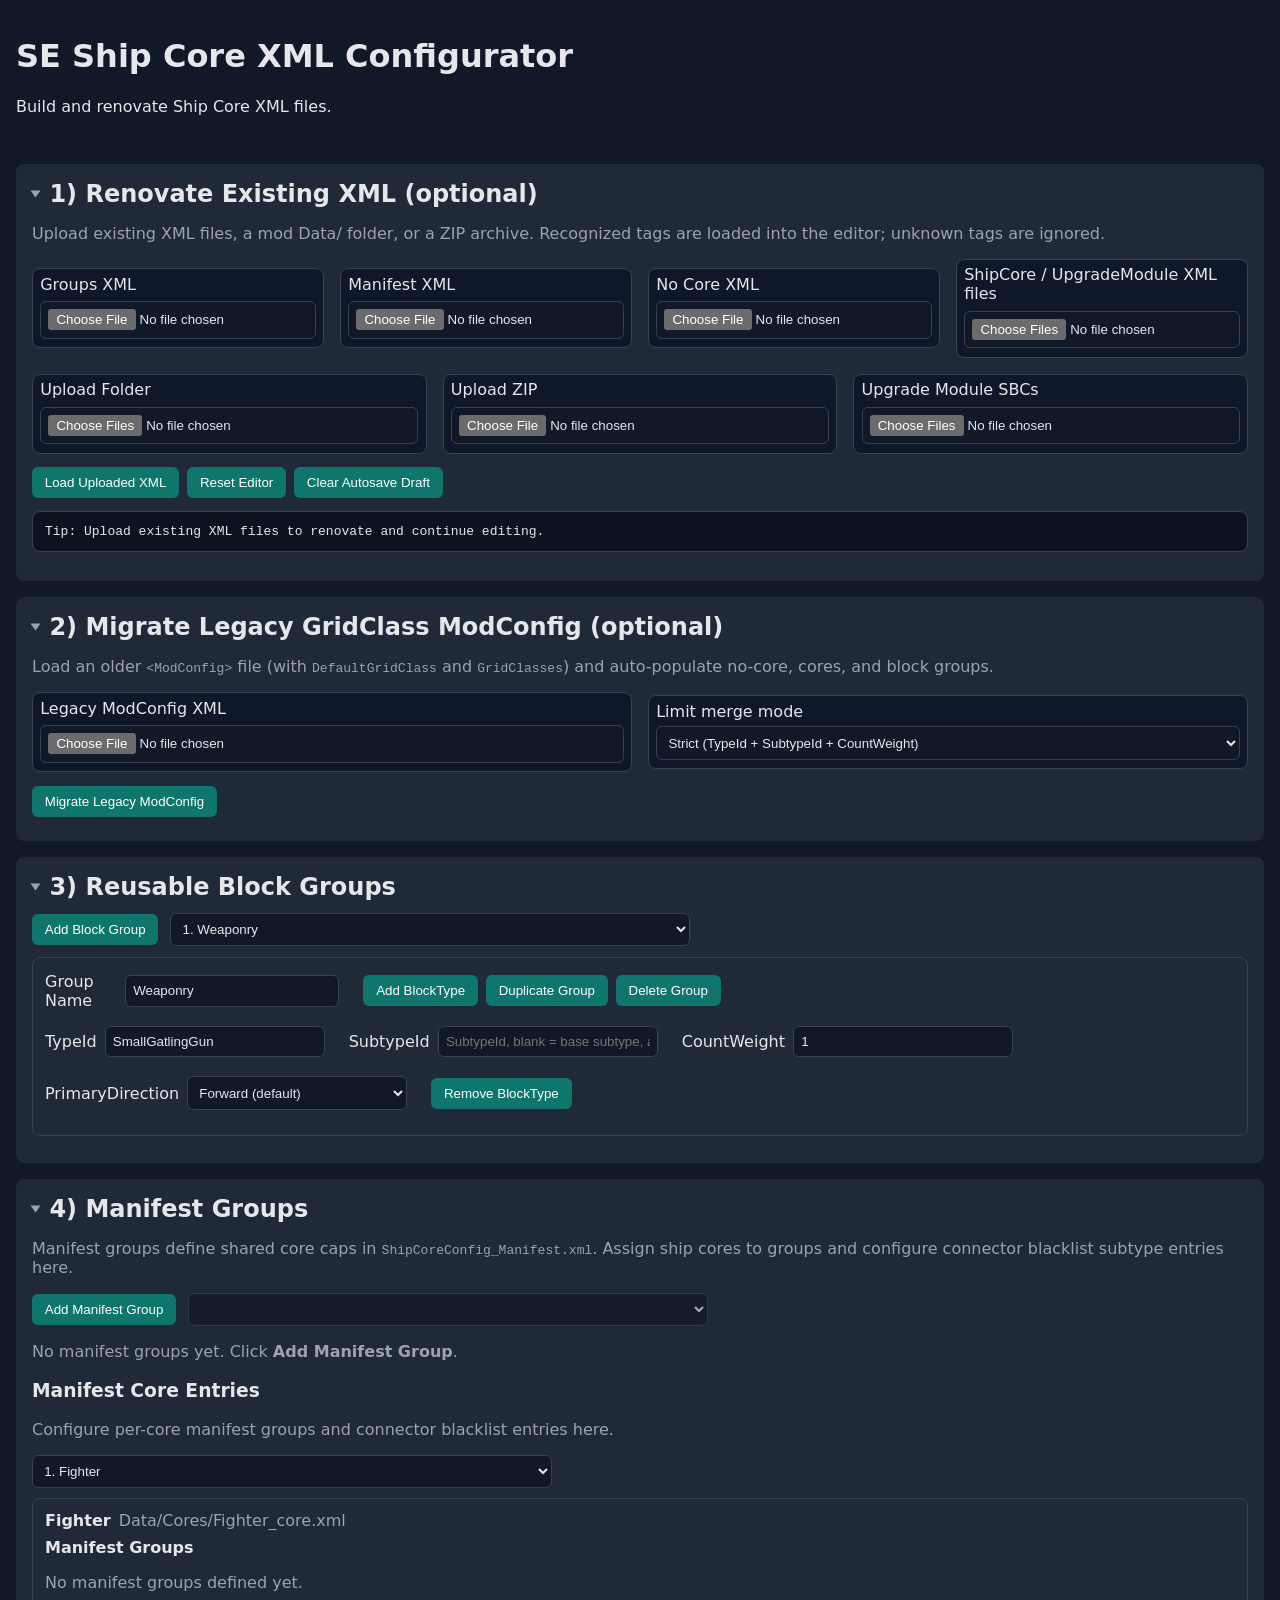
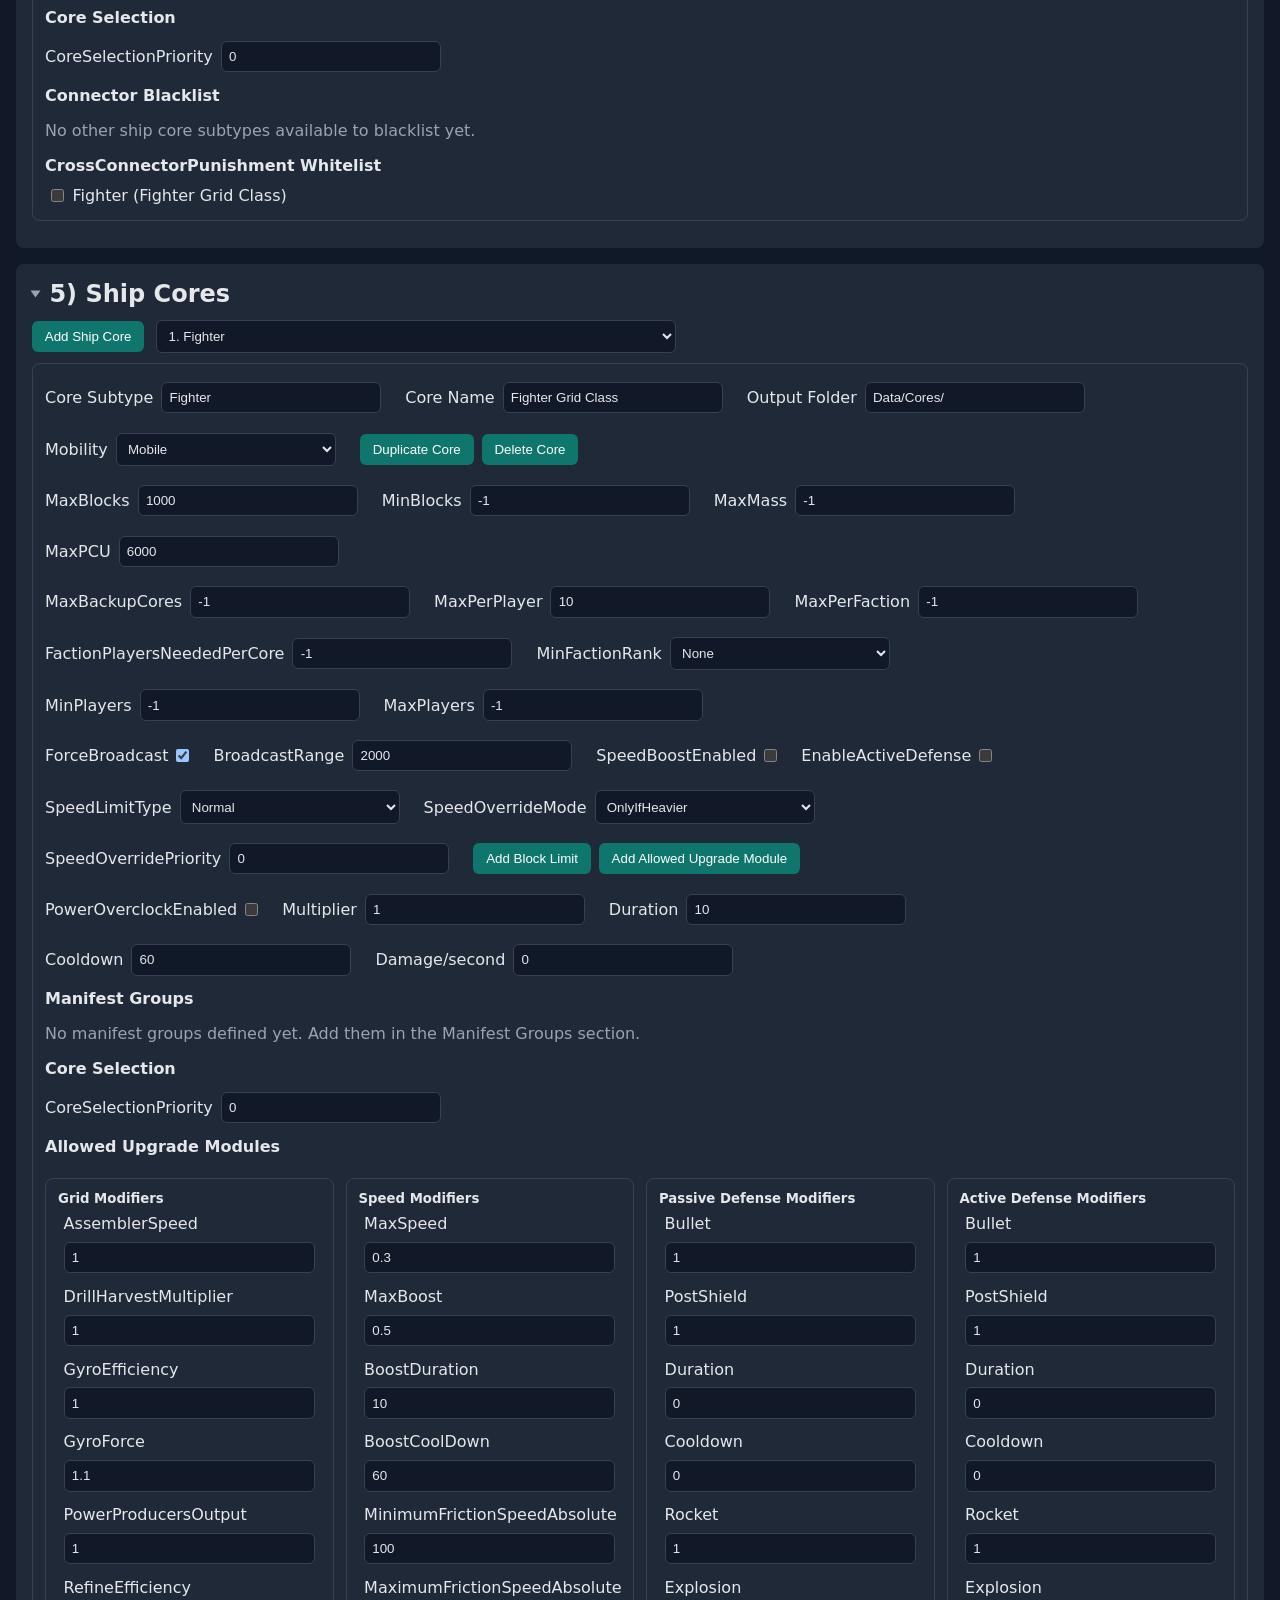
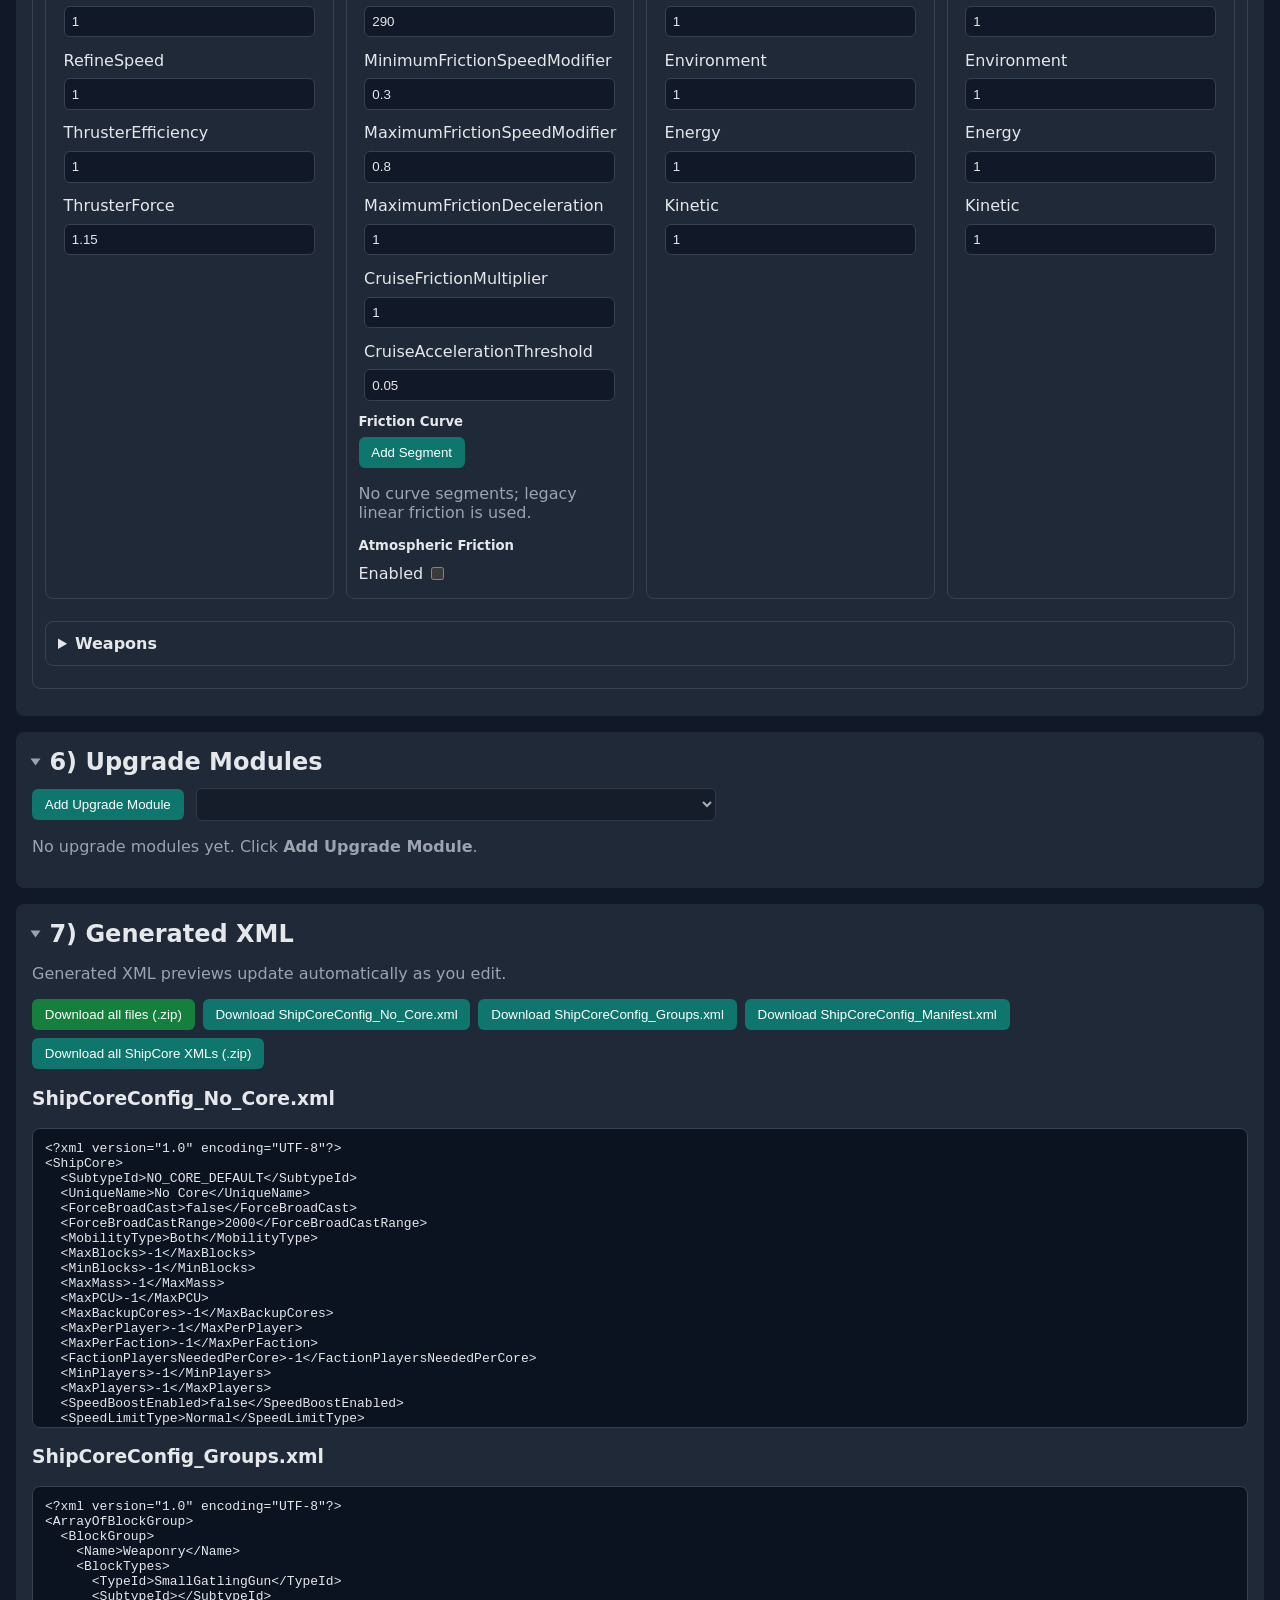
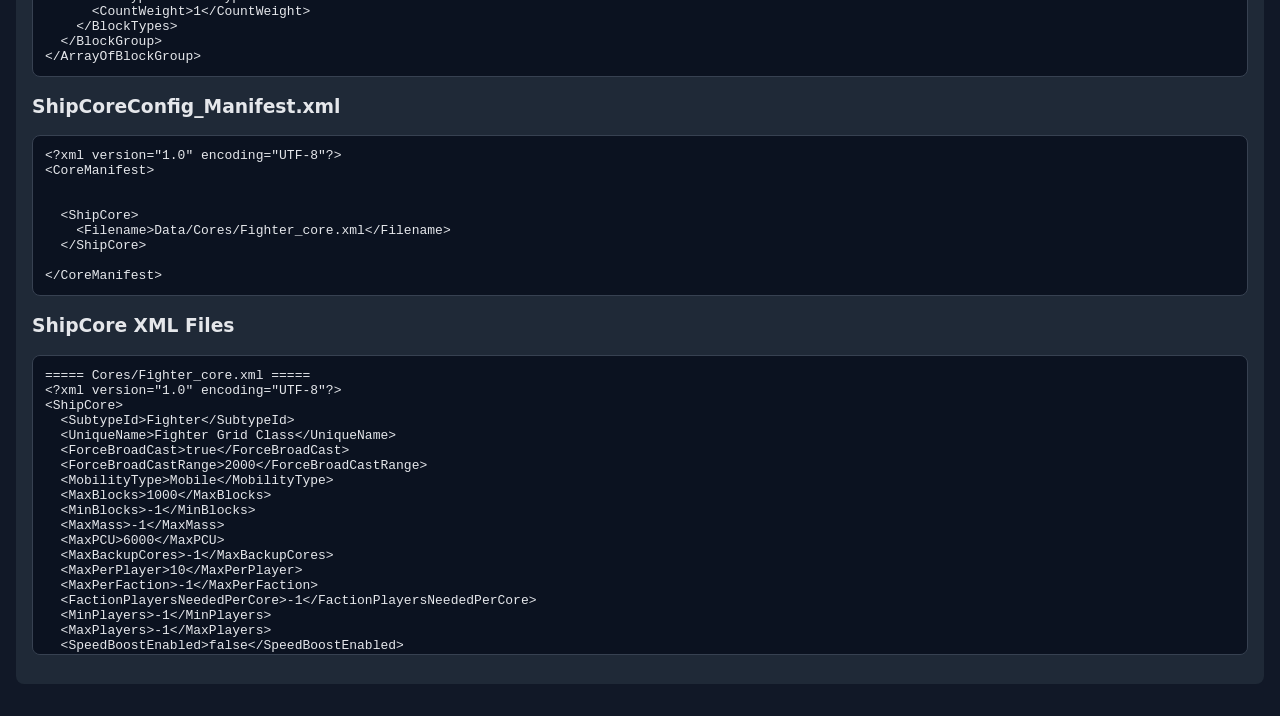
==== commit f3409fc3: "fix(xml-configurator): update web order" ====
--- a/docs/configurator/index.html
+++ b/docs/configurator/index.html
@@ -14,7 +14,7 @@
 
   <main>
     <details class="panel" open>
-      <summary class="panel-summary"><h2>2) Renovate Existing XML (optional)</h2></summary>
+      <summary class="panel-summary"><h2>1) Renovate Existing XML (optional)</h2></summary>
       <div class="panel-content">
       <p class="muted">Upload existing XML files, a mod Data/ folder, or a ZIP archive. Recognized tags are loaded into the editor; unknown tags are ignored.</p>
       <div class="row wrap file-upload-row">
@@ -50,7 +50,7 @@
     </details>
 
     <details class="panel" open>
-      <summary class="panel-summary"><h2>3) Migrate Legacy GridClass ModConfig (optional)</h2></summary>
+      <summary class="panel-summary"><h2>2) Migrate Legacy GridClass ModConfig (optional)</h2></summary>
       <div class="panel-content">
       <p class="muted">Load an older <code>&lt;ModConfig&gt;</code> file (with <code>DefaultGridClass</code> and <code>GridClasses</code>) and auto-populate no-core, cores, and block groups.</p>
       <div class="row wrap file-upload-row">
@@ -71,7 +71,7 @@
     </details>
 
     <details class="panel" open>
-      <summary class="panel-summary"><h2>4) Reusable Block Groups</h2></summary>
+      <summary class="panel-summary"><h2>3) Reusable Block Groups</h2></summary>
       <div class="panel-content">
       <div class="menu-controls">
         <button id="addGroup">Add Block Group</button>
@@ -82,7 +82,7 @@
     </details>
 
     <details class="panel" open>
-      <summary class="panel-summary"><h2>5) Manifest Groups</h2></summary>
+      <summary class="panel-summary"><h2>4) Manifest Groups</h2></summary>
       <div class="panel-content">
       <p class="muted">Manifest groups define shared core caps in <code>ShipCoreConfig_Manifest.xml</code>. Assign ship cores to groups and configure connector blacklist subtype entries here.</p>
       <div class="menu-controls">
@@ -94,7 +94,7 @@
     </details>
 
     <details class="panel" open>
-      <summary class="panel-summary"><h2>6) Ship Cores</h2></summary>
+      <summary class="panel-summary"><h2>5) Ship Cores</h2></summary>
       <div class="panel-content">
       <div class="menu-controls">
         <button id="addCore">Add Ship Core</button>
@@ -106,7 +106,7 @@
 
 
     <details class="panel" open>
-      <summary class="panel-summary"><h2>7) Upgrade Modules</h2></summary>
+      <summary class="panel-summary"><h2>6) Upgrade Modules</h2></summary>
       <div class="panel-content">
       <div class="menu-controls">
         <button id="addUpgradeModule">Add Upgrade Module</button>
@@ -117,7 +117,7 @@
     </details>
 
     <details class="panel" open>
-      <summary class="panel-summary"><h2>8) Generated XML</h2></summary>
+      <summary class="panel-summary"><h2>7) Generated XML</h2></summary>
       <div class="panel-content">
       <p class="muted">Generated XML previews update automatically as you edit.</p>
       <div class="row wrap">
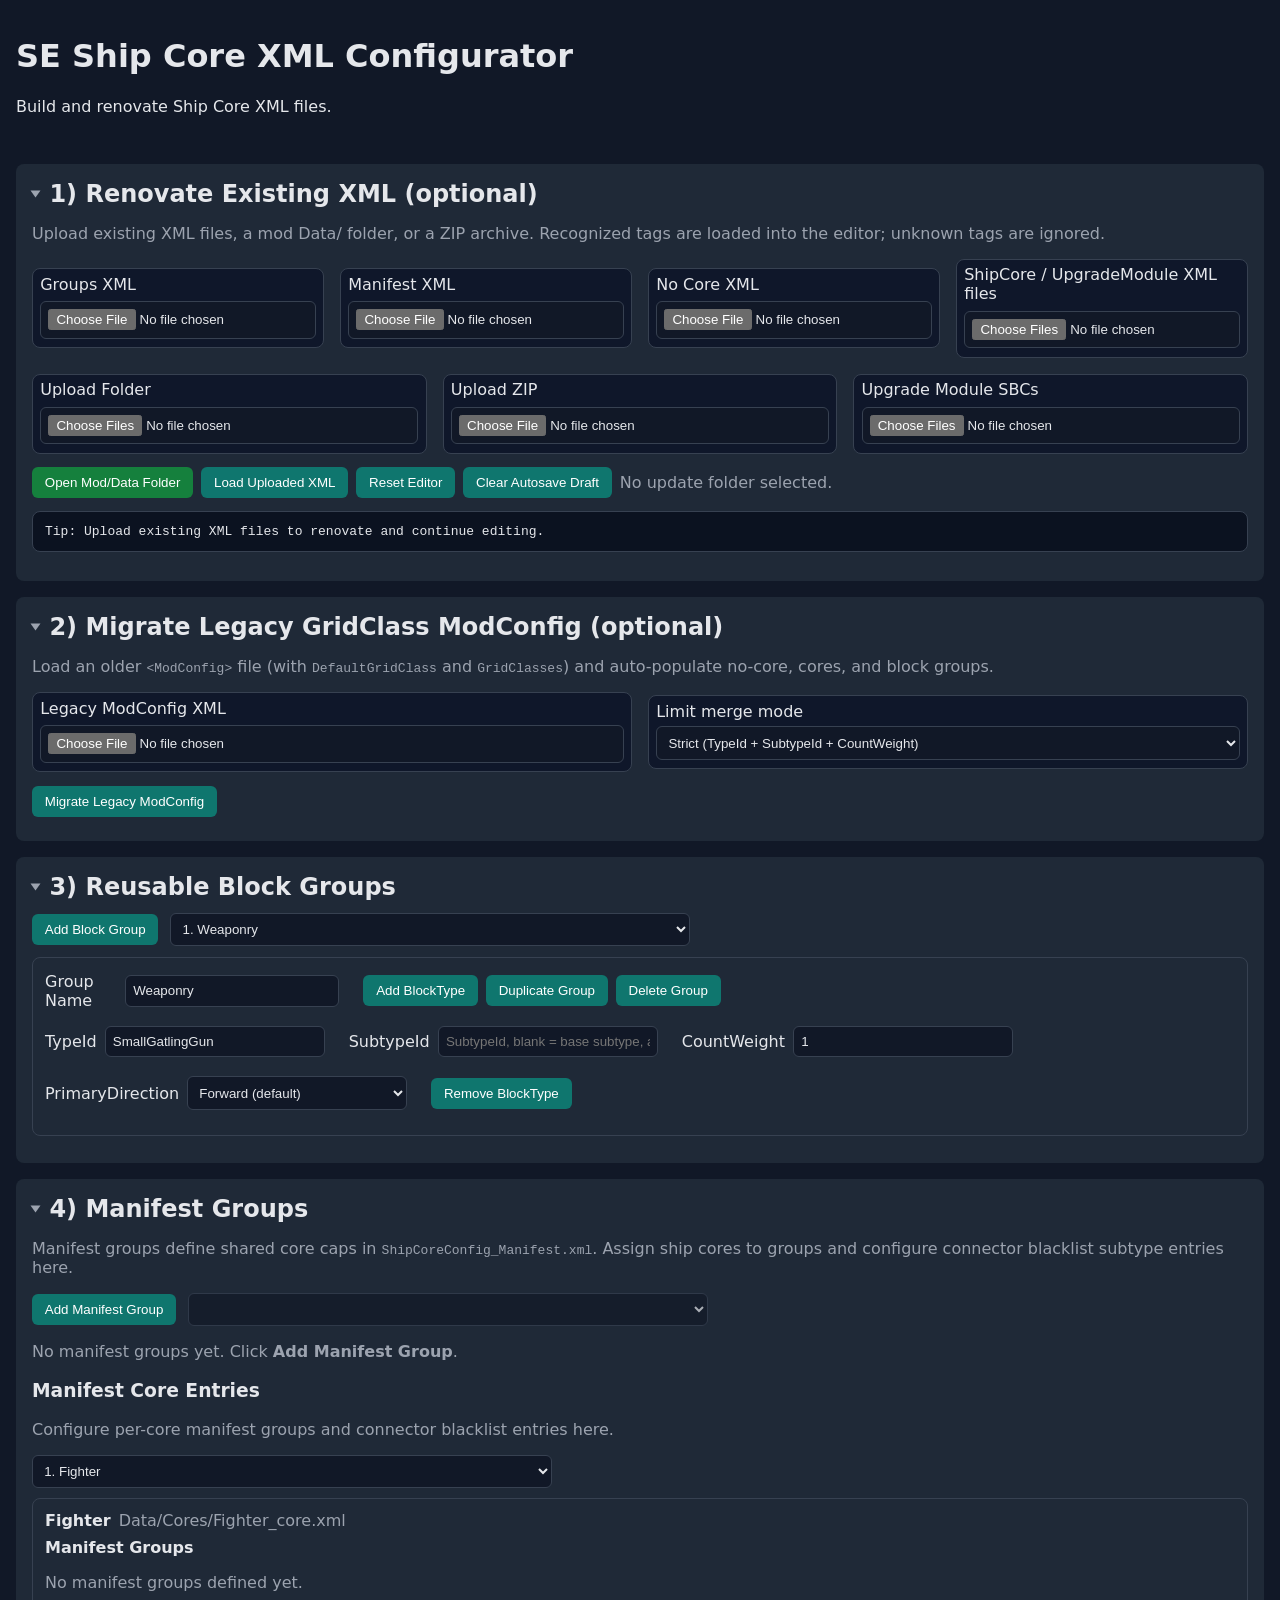
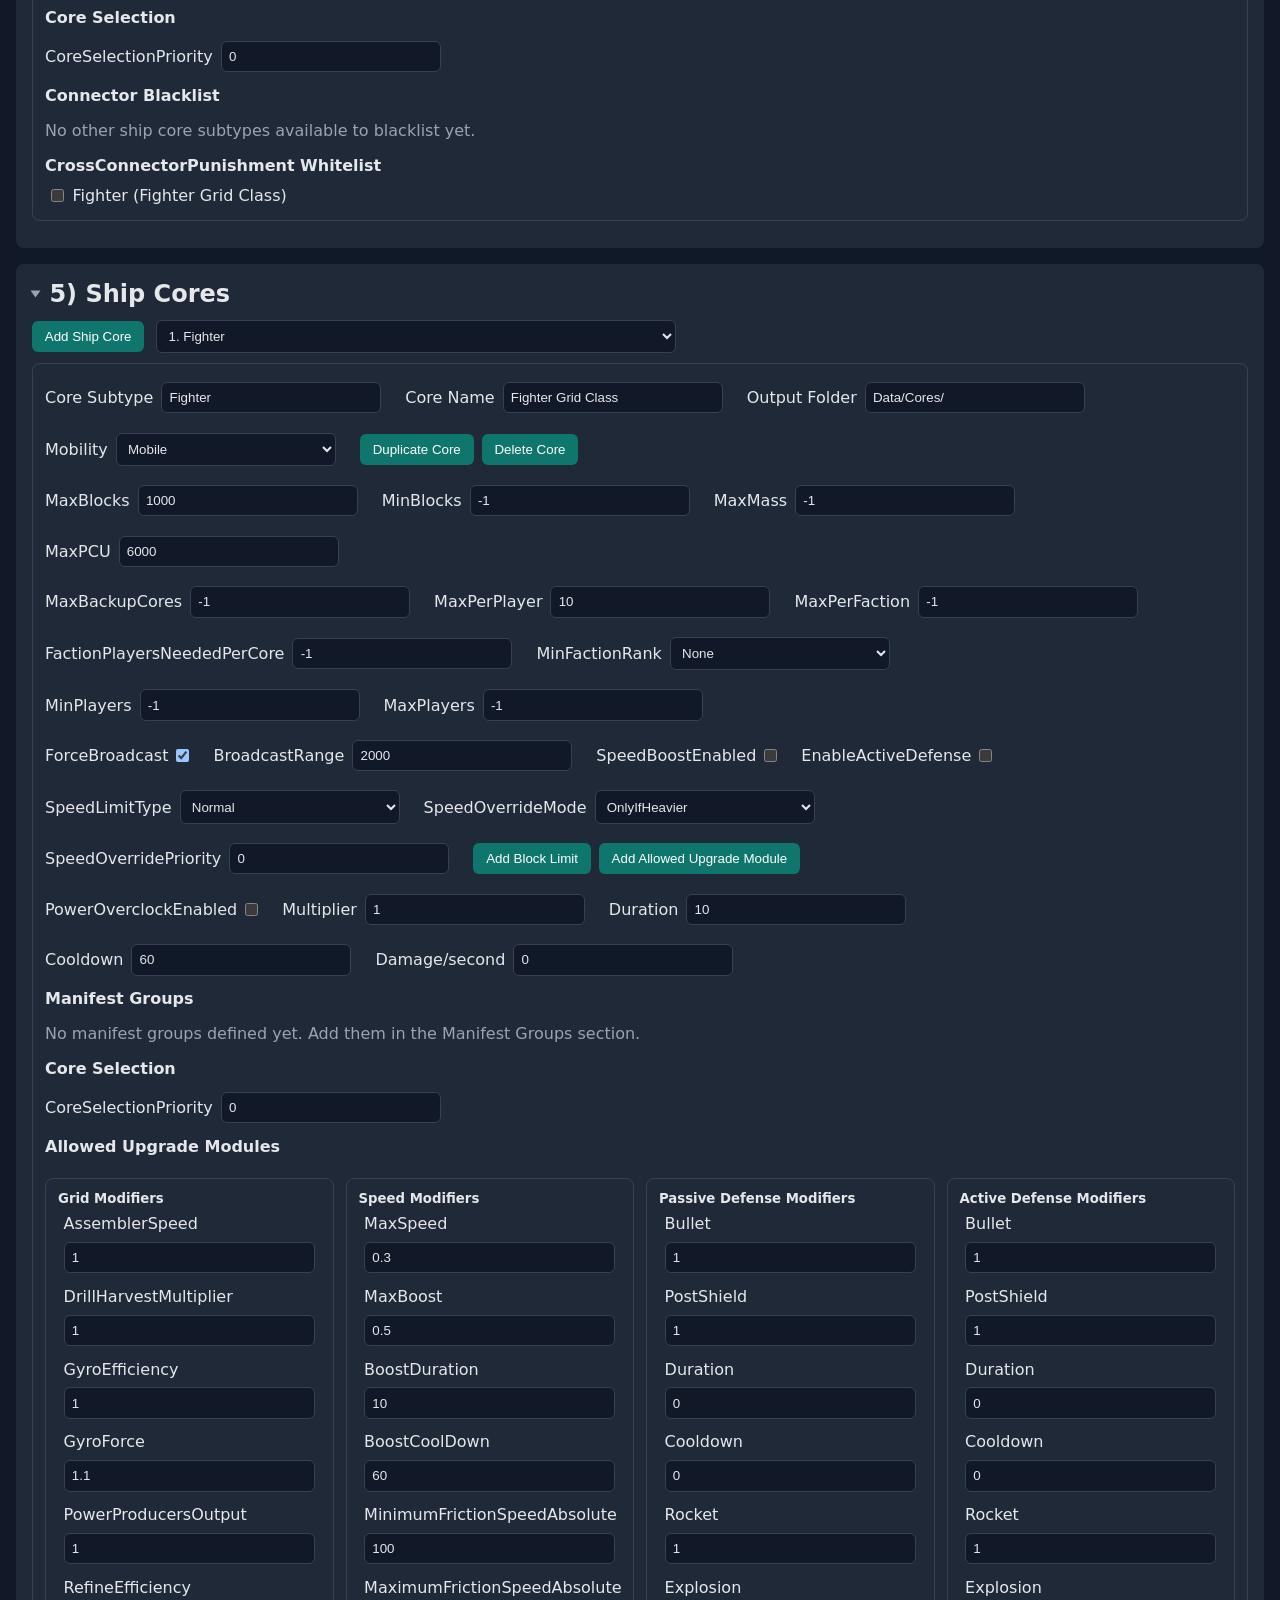
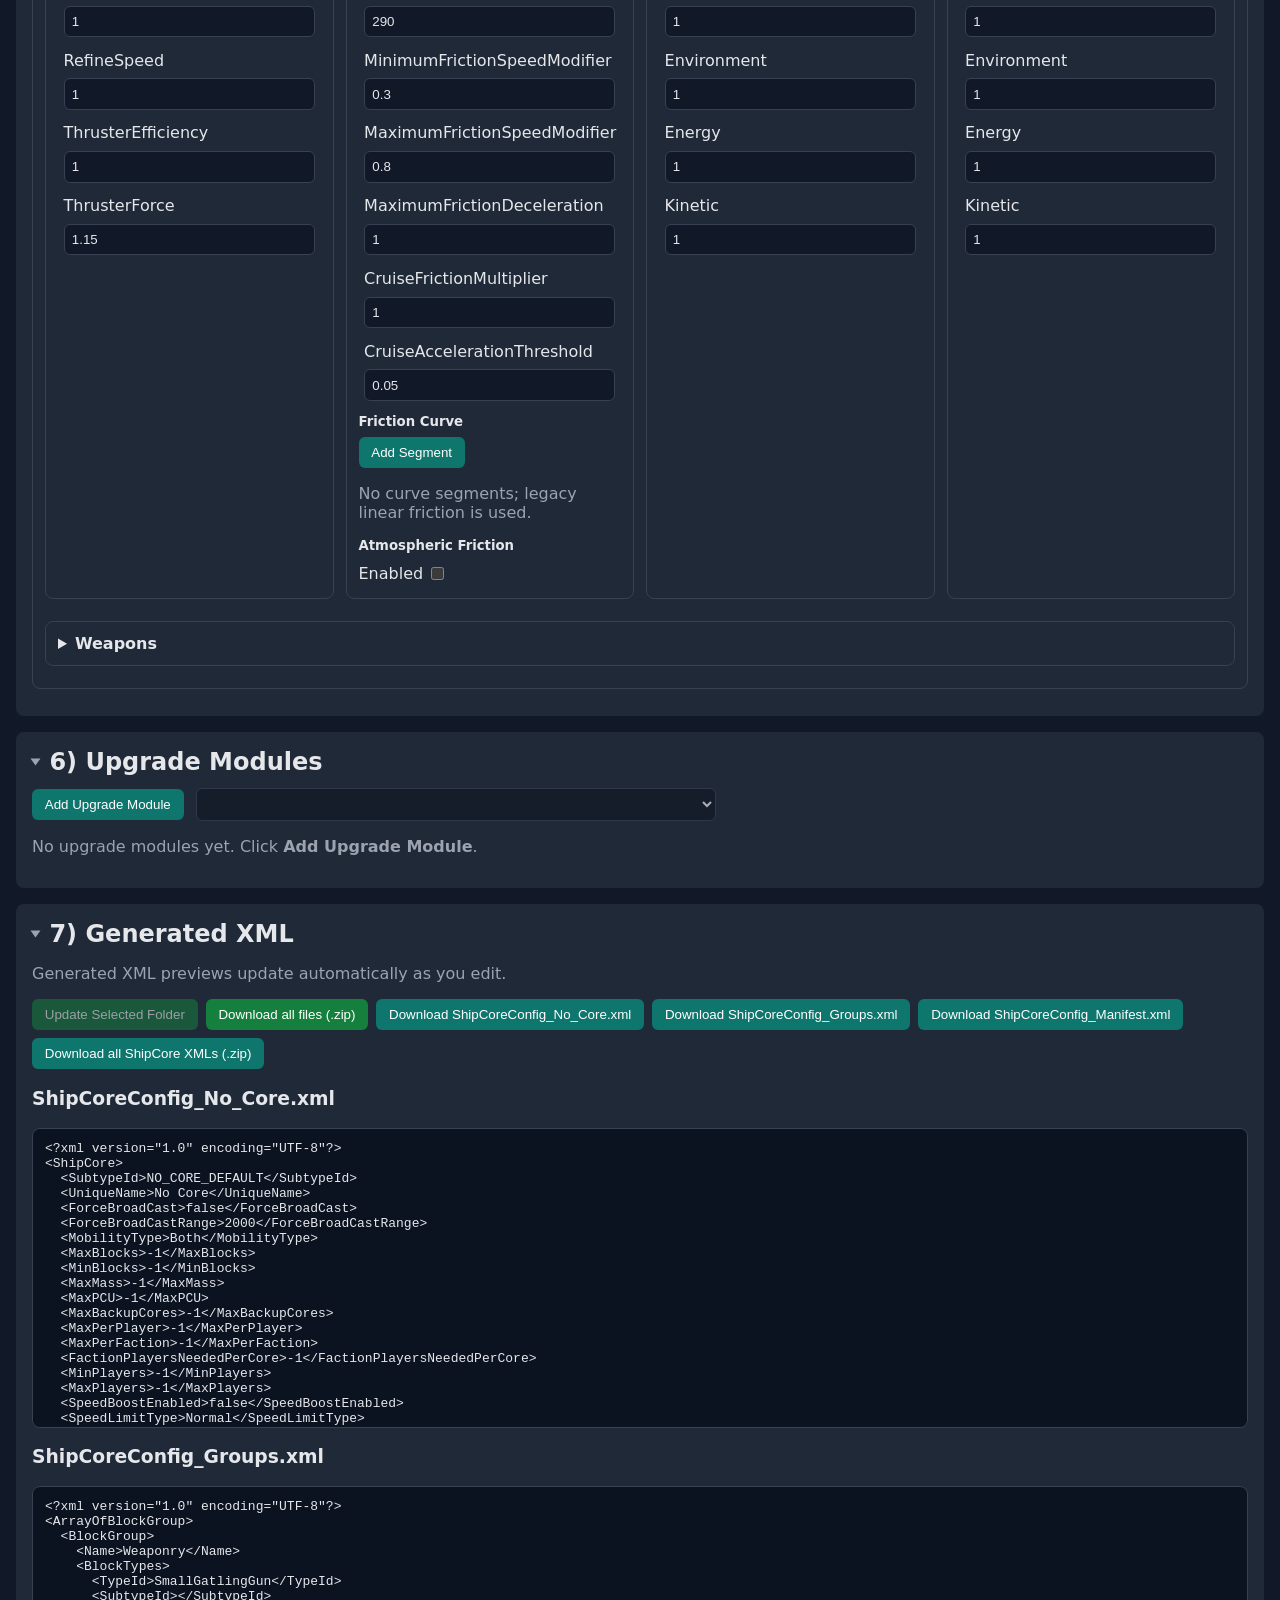
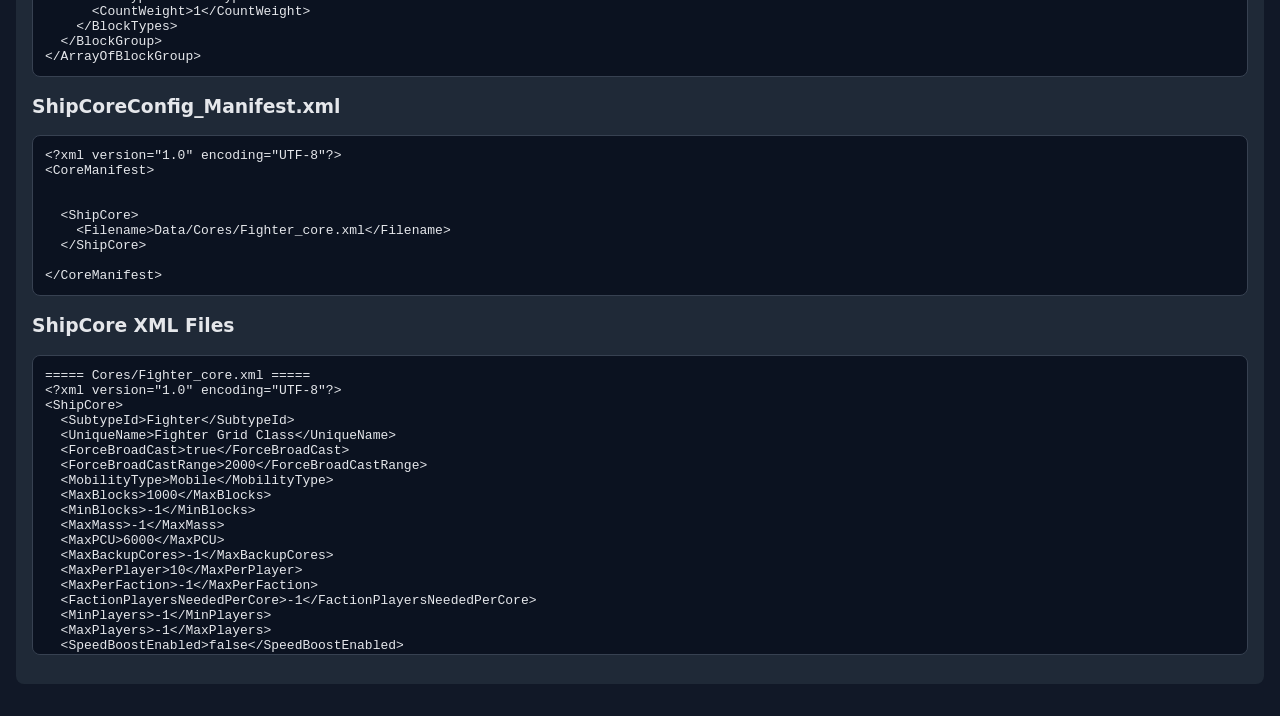
==== commit 720e37a5: "feat(xml-editor): add update in place editor" ====
--- a/docs/configurator/index.html
+++ b/docs/configurator/index.html
@@ -41,9 +41,11 @@
         </label>
       </div>
       <div class="row wrap">
+        <button id="openUpdateFolder" class="button-green">Open Mod/Data Folder</button>
         <button id="loadUploadedXml">Load Uploaded XML</button>
         <button id="resetEditor">Reset Editor</button>
         <button id="resetDraftStorage">Clear Autosave Draft</button>
+        <span id="updateFolderStatus" class="muted">No update folder selected.</span>
       </div>
       <pre id="importStatus" class="code-block"></pre>
       </div>
@@ -122,6 +124,7 @@
       <p class="muted">Generated XML previews update automatically as you edit.</p>
       <div class="row wrap">
         <button hidden="hidden" id="generateXml">Generate</button>
+        <button id="updateSelectedFolder" class="button-green" disabled>Update Selected Folder</button>
         <button id="downloadAllFiles" class="button-green">Download all files (.zip)</button>
         <button id="downloadNoCore">Download ShipCoreConfig_No_Core.xml</button>
         <button id="downloadGroups">Download ShipCoreConfig_Groups.xml</button>
@@ -140,6 +143,6 @@
     </details>
   </main>
 
-  <script type="module" src="./app.js?v=1014"></script>
+  <script type="module" src="./app.js?v=1015"></script>
 </body>
 </html>
--- a/docs/configurator/styles.css
+++ b/docs/configurator/styles.css
@@ -92,6 +92,11 @@
   cursor: pointer;
 }
 button:hover { background: #0d9488; }
+button:disabled {
+  cursor: not-allowed;
+  opacity: 0.55;
+}
+button:disabled:hover { background: #0f766e; }
 
 .button-green {
   background: #15803d;
@@ -99,6 +104,7 @@
 .button-green:hover {
   background: #16a34a;
 }
+.button-green:disabled:hover { background: #15803d; }
 .code-block {
   background: #0b1220;
   border: 1px solid #374151;
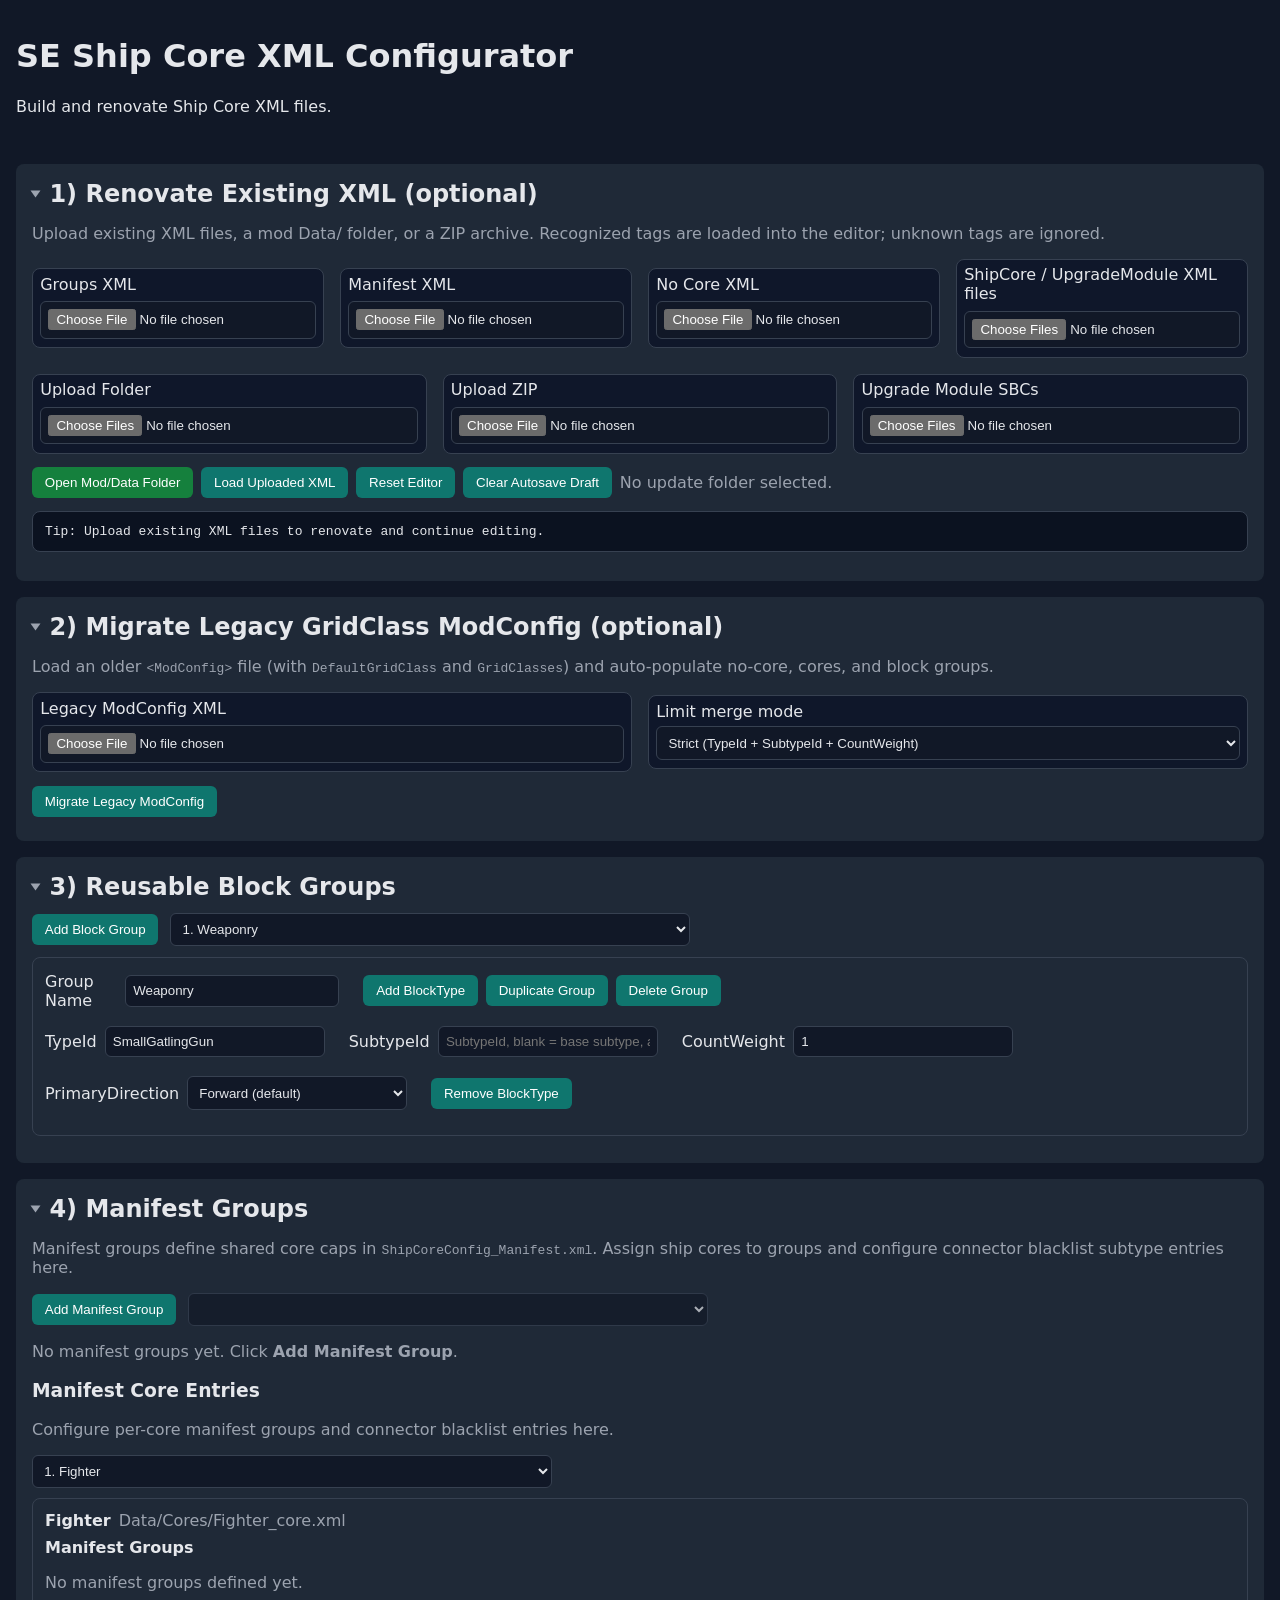
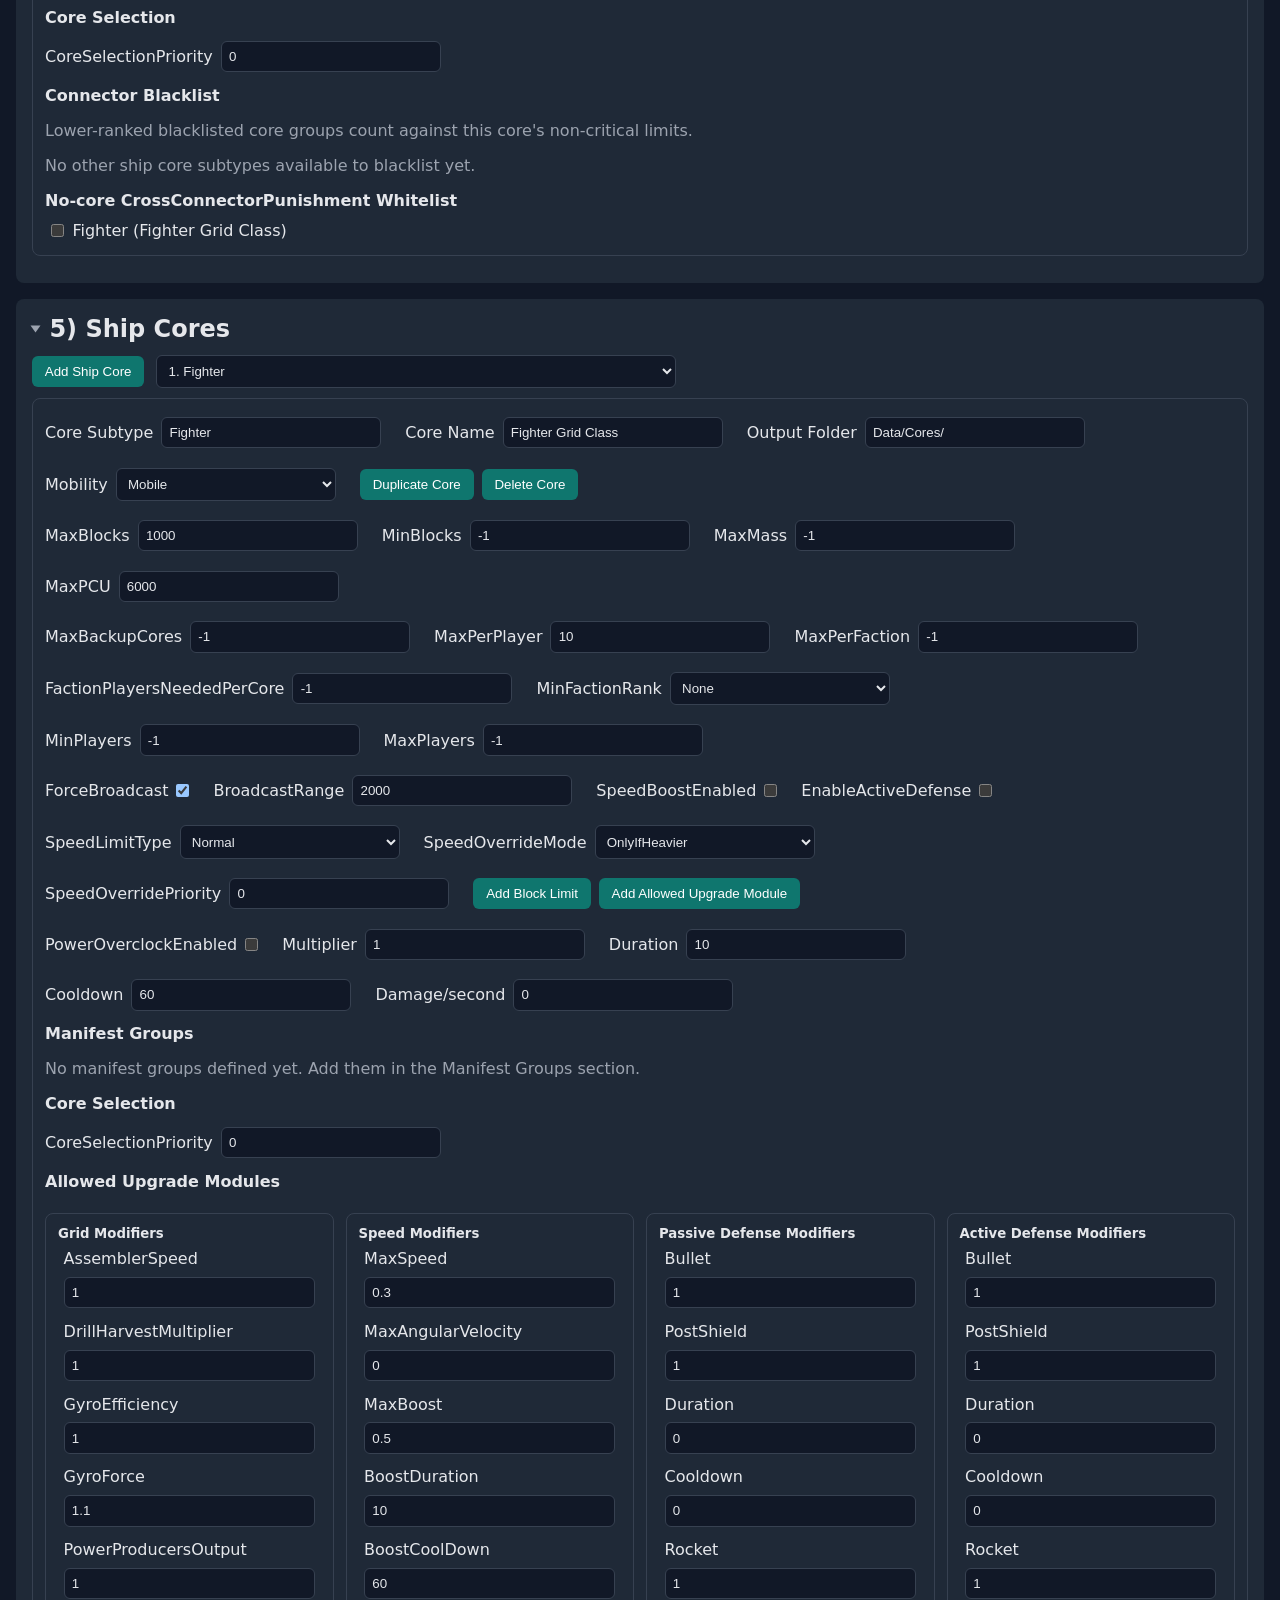
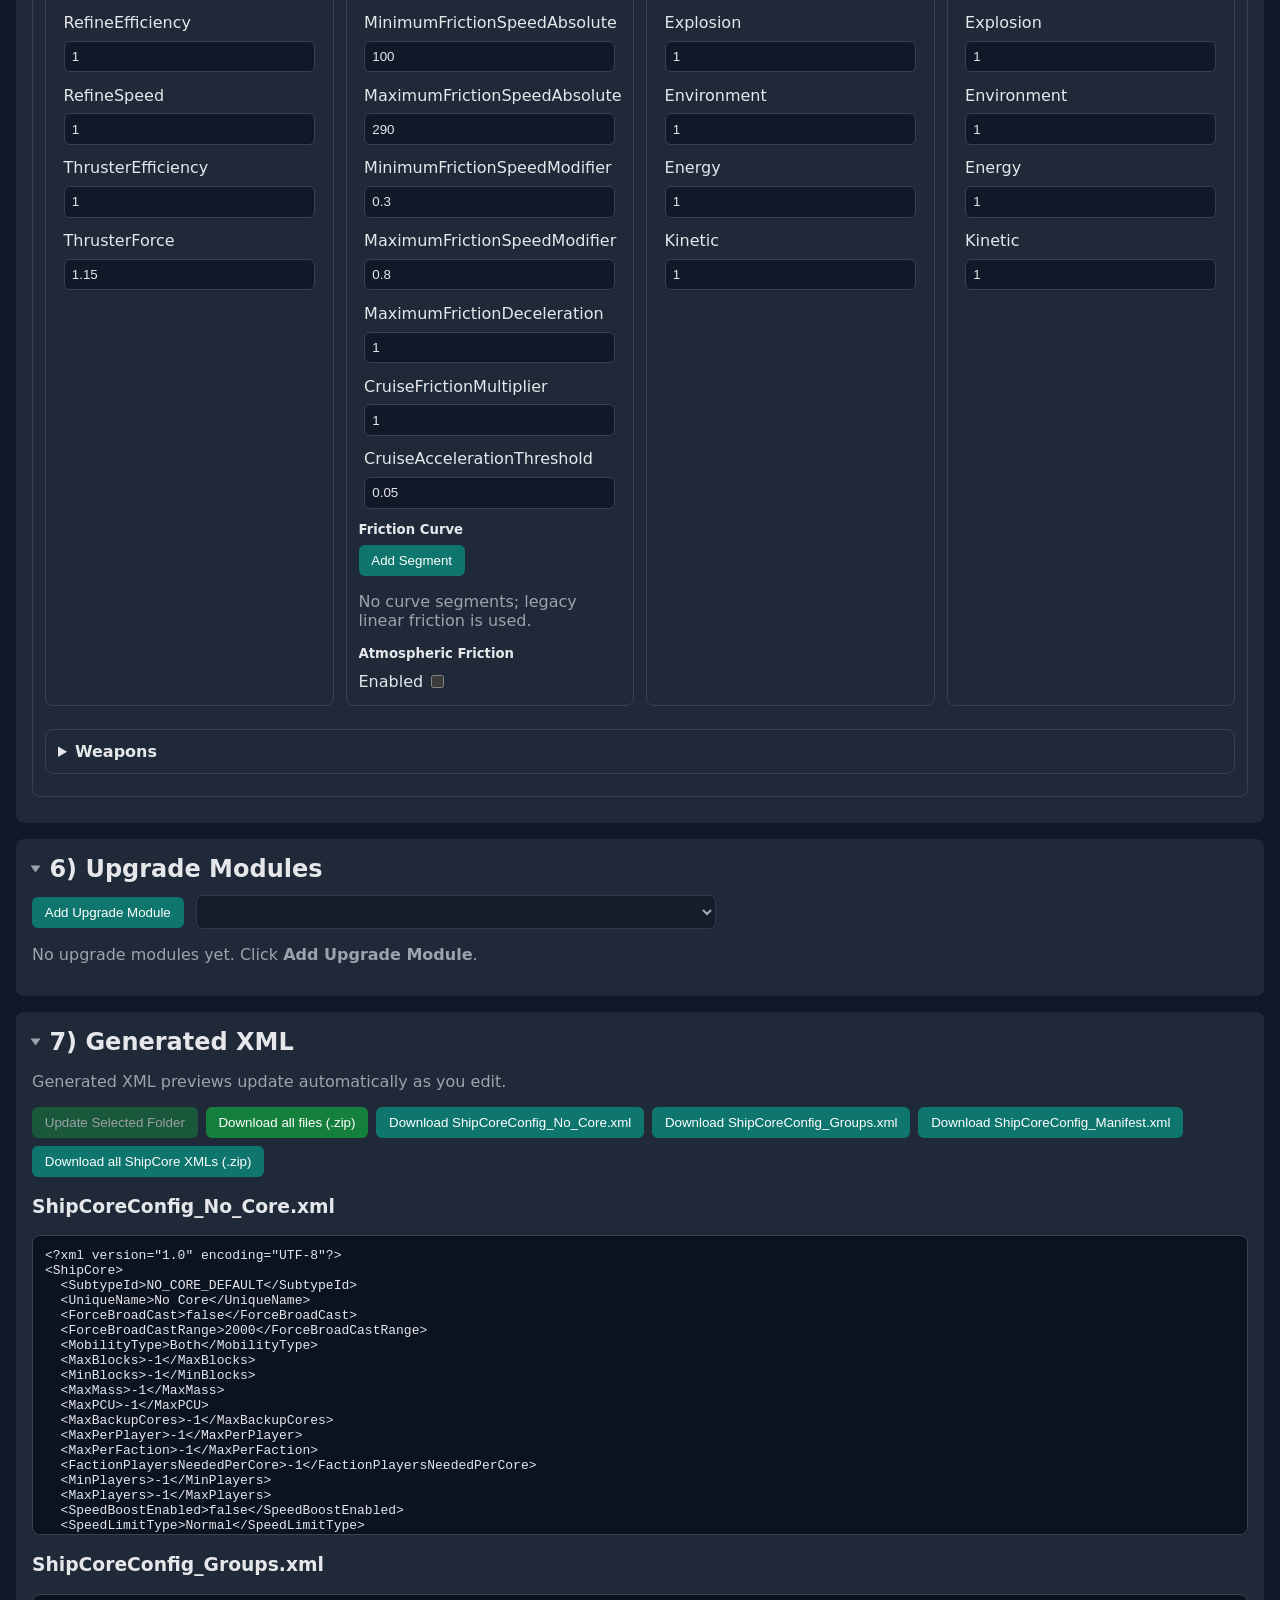
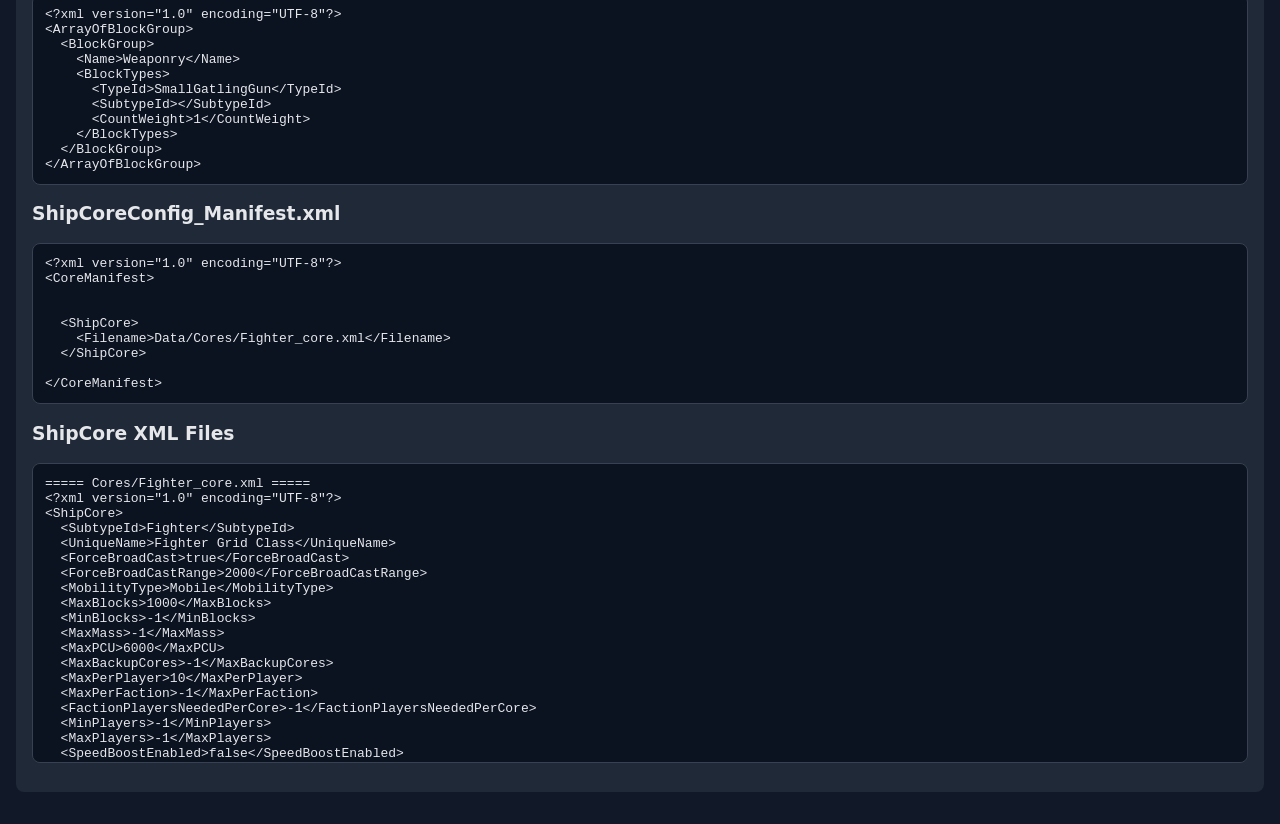
==== commit d955fb0b: "feat(speed): limit angular velocity Ships can otherwise reach snap-spin rates through stacked gyros." ====
--- a/docs/configurator/index.html
+++ b/docs/configurator/index.html
@@ -143,6 +143,6 @@
     </details>
   </main>
 
-  <script type="module" src="./app.js?v=1015"></script>
+  <script type="module" src="./app.js?v=1016"></script>
 </body>
 </html>
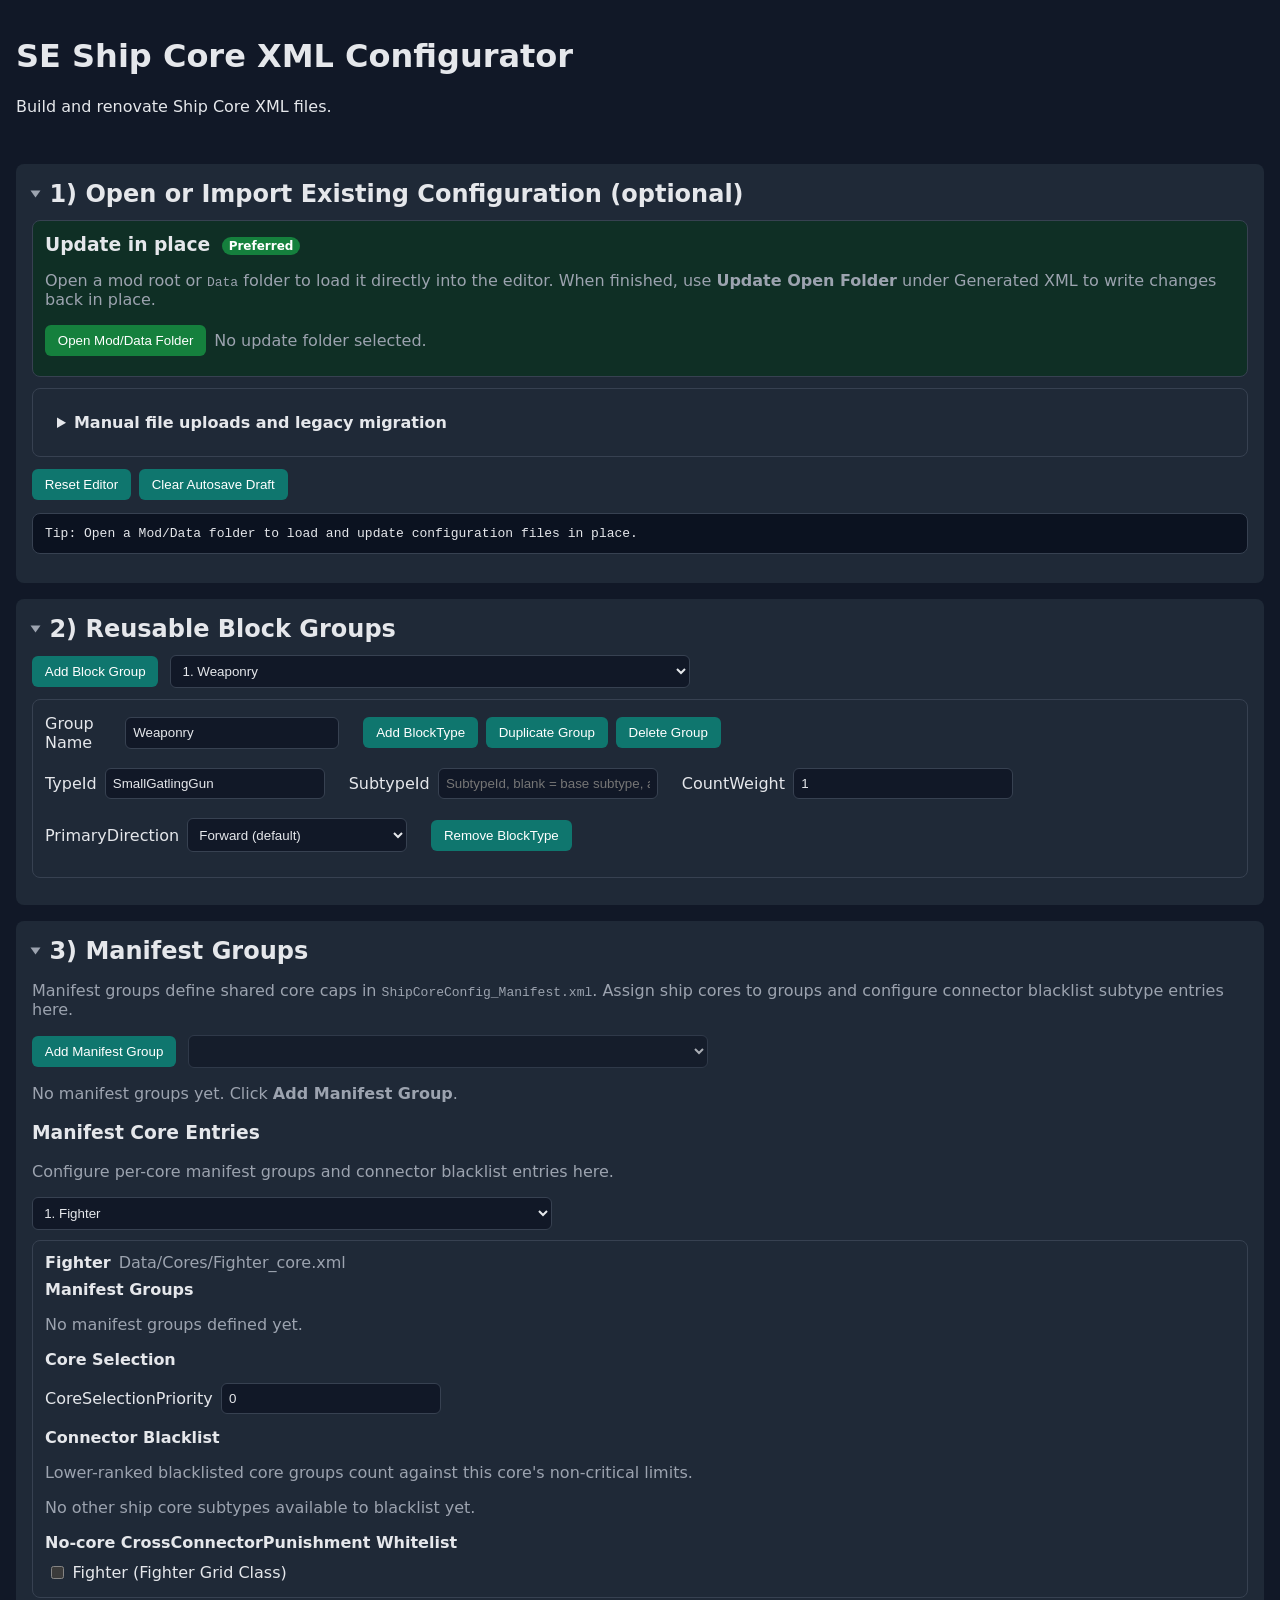
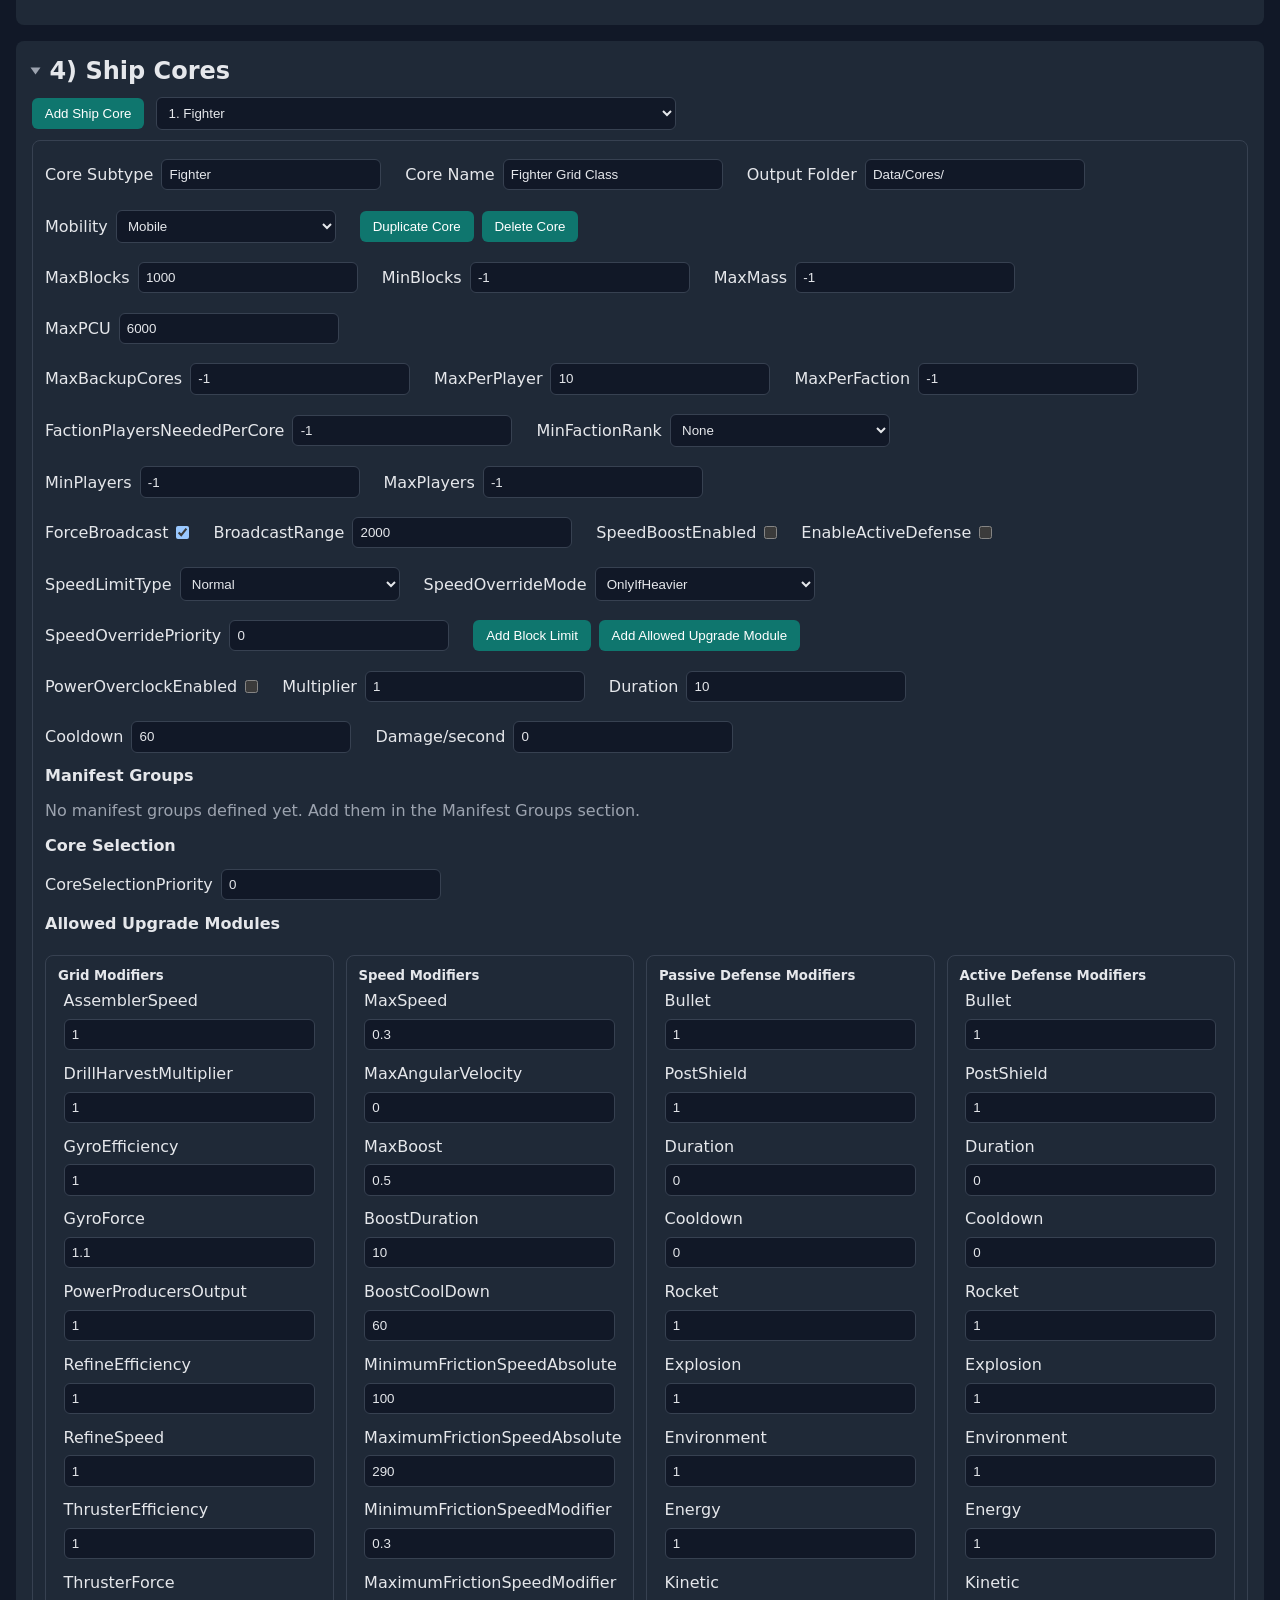
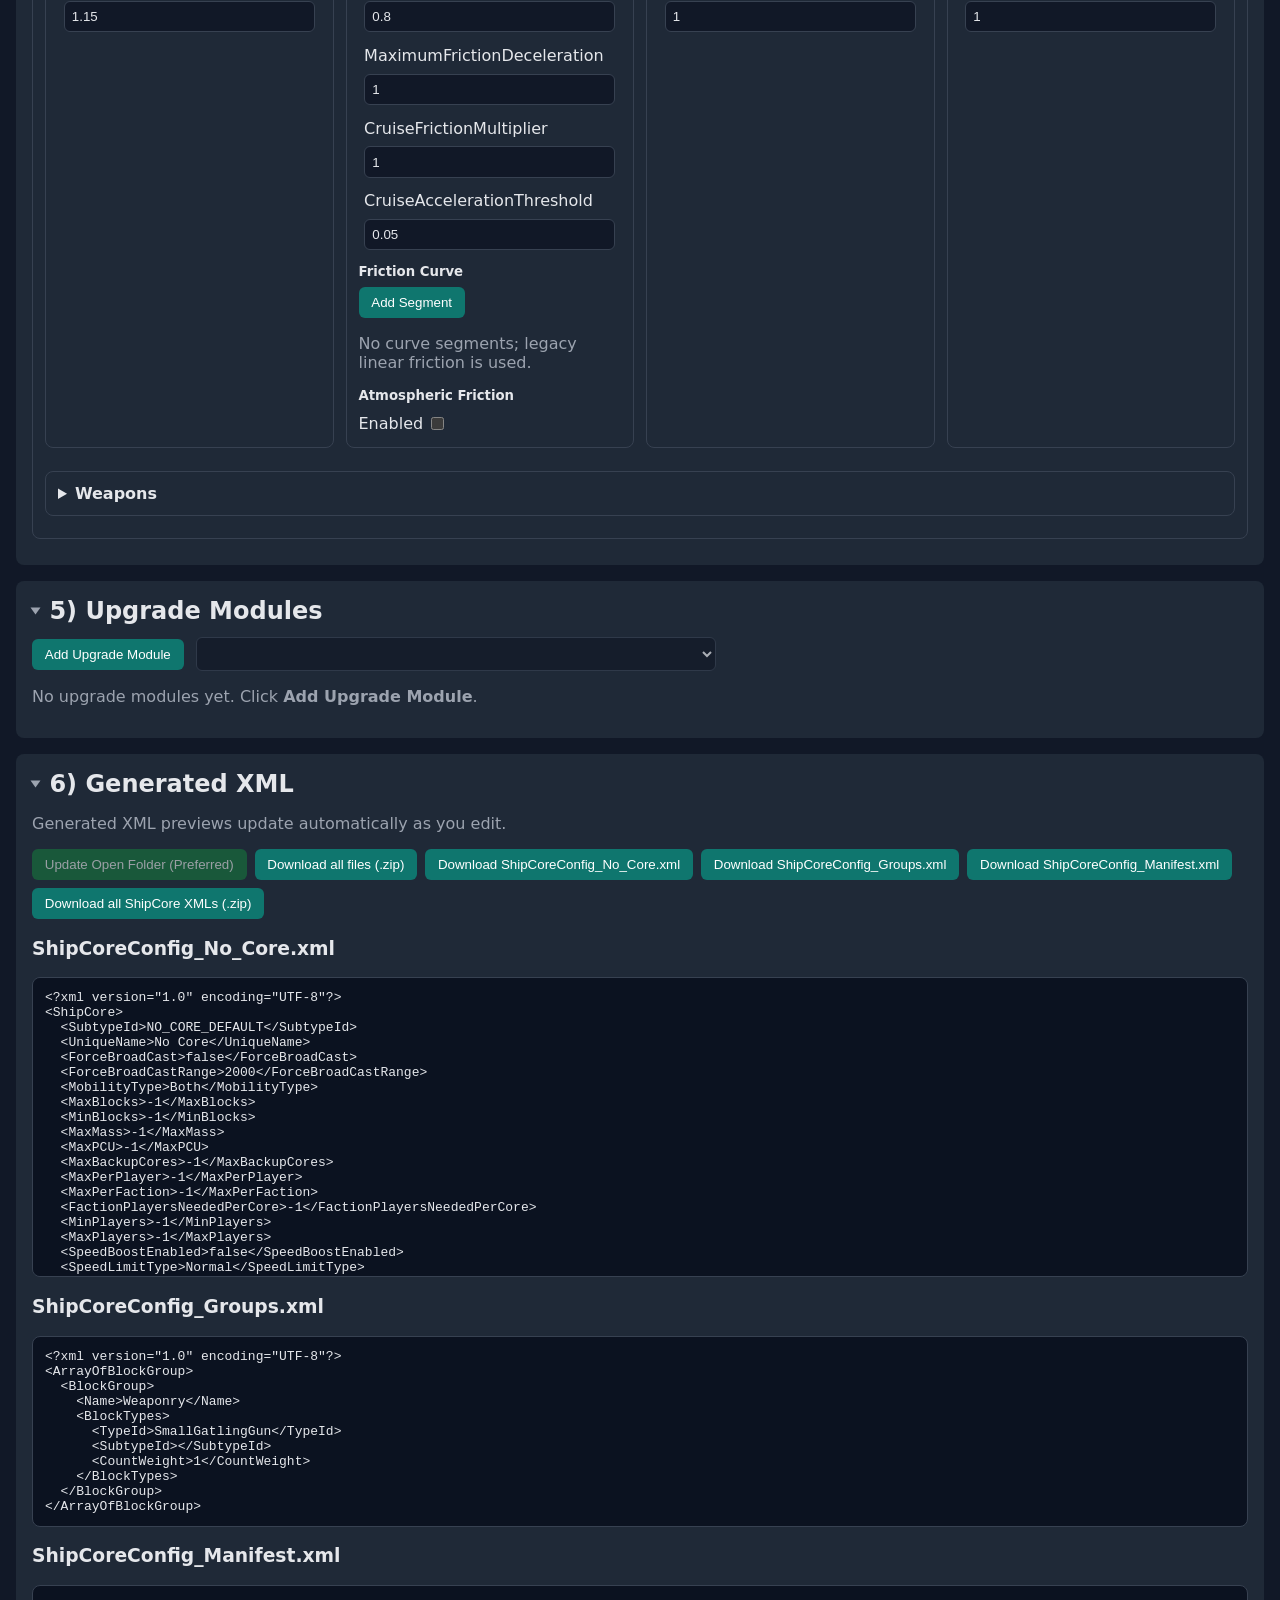
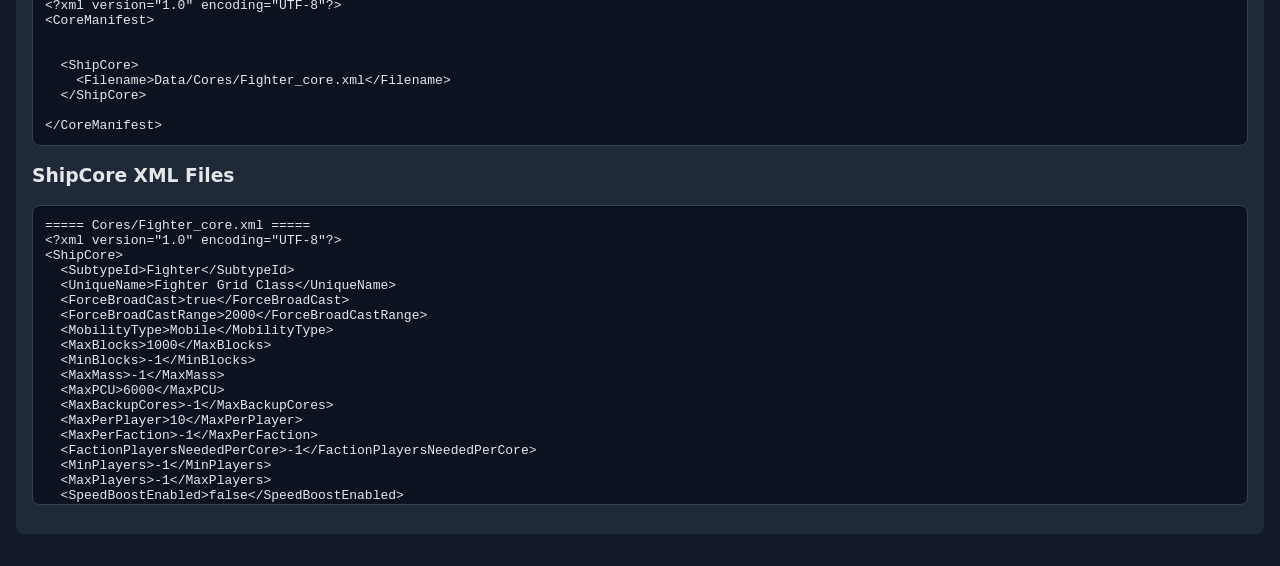
==== commit e7120f95: "feat(configurator): prioritize in-place folder updates - Make folder access the preferred configurat" ====
--- a/docs/configurator/index.html
+++ b/docs/configurator/index.html
@@ -14,66 +14,77 @@
 
   <main>
     <details class="panel" open>
-      <summary class="panel-summary"><h2>1) Renovate Existing XML (optional)</h2></summary>
+      <summary class="panel-summary"><h2>1) Open or Import Existing Configuration (optional)</h2></summary>
       <div class="panel-content">
-      <p class="muted">Upload existing XML files, a mod Data/ folder, or a ZIP archive. Recognized tags are loaded into the editor; unknown tags are ignored.</p>
-      <div class="row wrap file-upload-row">
-        <label class="file-label">Groups XML
-          <input id="groupsXmlFile" type="file" accept=".xml" />
-        </label>
-        <label class="file-label">Manifest XML
-          <input id="manifestXmlFile" type="file" accept=".xml" />
-        </label>
-        <label class="file-label">No Core XML
-          <input id="noCoreXmlFile" type="file" accept=".xml" />
-        </label>
-        <label class="file-label">ShipCore / UpgradeModule XML files
-          <input id="coreXmlFiles" type="file" accept=".xml" multiple />
-        </label>
-        <label class="file-label">Upload Folder
-          <input id="folderUpload" type="file" webkitdirectory multiple />
-        </label>
-        <label class="file-label">Upload ZIP
-          <input id="zipUpload" type="file" accept=".zip" />
-        </label>
-        <label class="file-label">Upgrade Module SBCs
-          <input id="upgradeModuleSbcFiles" type="file" accept=".sbc" multiple />
-        </label>
-      </div>
-      <div class="row wrap">
-        <button id="openUpdateFolder" class="button-green">Open Mod/Data Folder</button>
-        <button id="loadUploadedXml">Load Uploaded XML</button>
+      <section class="card preferred-option" aria-labelledby="preferredFolderHeading">
+        <h3 id="preferredFolderHeading">Update in place <span class="preferred-badge">Preferred</span></h3>
+        <p class="muted">Open a mod root or <code>Data</code> folder to load it directly into the editor. When finished, use <strong>Update Open Folder</strong> under Generated XML to write changes back in place.</p>
+        <div class="row wrap">
+          <button id="openUpdateFolder" class="button-green">Open Mod/Data Folder</button>
+          <span id="updateFolderStatus" class="muted">No update folder selected.</span>
+        </div>
+      </section>
+
+      <details id="manualUploadOptions" class="card upload-subsection">
+        <summary>Manual file uploads and legacy migration</summary>
+        <div class="upload-subsection-content">
+          <p class="muted">Use these fallback options when folder access is unavailable. Recognized tags are loaded into the editor; unknown tags are ignored.</p>
+          <div class="row wrap file-upload-row">
+            <label class="file-label">Groups XML
+              <input id="groupsXmlFile" type="file" accept=".xml" />
+            </label>
+            <label class="file-label">Manifest XML
+              <input id="manifestXmlFile" type="file" accept=".xml" />
+            </label>
+            <label class="file-label">No Core XML
+              <input id="noCoreXmlFile" type="file" accept=".xml" />
+            </label>
+            <label class="file-label">ShipCore / UpgradeModule XML files
+              <input id="coreXmlFiles" type="file" accept=".xml" multiple />
+            </label>
+            <label class="file-label">Upload Folder
+              <input id="folderUpload" type="file" webkitdirectory multiple />
+            </label>
+            <label class="file-label">Upload ZIP
+              <input id="zipUpload" type="file" accept=".zip" />
+            </label>
+            <label class="file-label">Upgrade Module SBCs
+              <input id="upgradeModuleSbcFiles" type="file" accept=".sbc" multiple />
+            </label>
+          </div>
+          <div class="row wrap">
+            <button id="loadUploadedXml">Load Uploaded XML</button>
+          </div>
+
+          <h3>Migrate Legacy GridClass ModConfig</h3>
+          <p class="muted">Load an older <code>&lt;ModConfig&gt;</code> file (with <code>DefaultGridClass</code> and <code>GridClasses</code>) and auto-populate no-core, cores, and block groups.</p>
+          <div class="row wrap file-upload-row">
+            <label class="file-label">Legacy ModConfig XML
+              <input id="legacyModConfigFile" type="file" accept=".xml" />
+            </label>
+            <label class="file-label">Limit merge mode
+              <select id="legacyLimitMergeMode">
+                <option value="strict">Strict (TypeId + SubtypeId + CountWeight)</option>
+                <option value="typesOnly">Block types only (ignore CountWeight)</option>
+              </select>
+            </label>
+          </div>
+          <div class="row wrap">
+            <button id="loadLegacyModConfig">Migrate Legacy ModConfig</button>
+          </div>
+        </div>
+      </details>
+
+      <div class="row wrap editor-reset-actions">
         <button id="resetEditor">Reset Editor</button>
         <button id="resetDraftStorage">Clear Autosave Draft</button>
-        <span id="updateFolderStatus" class="muted">No update folder selected.</span>
       </div>
       <pre id="importStatus" class="code-block"></pre>
       </div>
     </details>
 
     <details class="panel" open>
-      <summary class="panel-summary"><h2>2) Migrate Legacy GridClass ModConfig (optional)</h2></summary>
-      <div class="panel-content">
-      <p class="muted">Load an older <code>&lt;ModConfig&gt;</code> file (with <code>DefaultGridClass</code> and <code>GridClasses</code>) and auto-populate no-core, cores, and block groups.</p>
-      <div class="row wrap file-upload-row">
-        <label class="file-label">Legacy ModConfig XML
-          <input id="legacyModConfigFile" type="file" accept=".xml" />
-        </label>
-        <label class="file-label">Limit merge mode
-          <select id="legacyLimitMergeMode">
-            <option value="strict">Strict (TypeId + SubtypeId + CountWeight)</option>
-            <option value="typesOnly">Block types only (ignore CountWeight)</option>
-          </select>
-        </label>
-      </div>
-      <div class="row wrap">
-        <button id="loadLegacyModConfig">Migrate Legacy ModConfig</button>
-      </div>
-      </div>
-    </details>
-
-    <details class="panel" open>
-      <summary class="panel-summary"><h2>3) Reusable Block Groups</h2></summary>
+      <summary class="panel-summary"><h2>2) Reusable Block Groups</h2></summary>
       <div class="panel-content">
       <div class="menu-controls">
         <button id="addGroup">Add Block Group</button>
@@ -84,7 +95,7 @@
     </details>
 
     <details class="panel" open>
-      <summary class="panel-summary"><h2>4) Manifest Groups</h2></summary>
+      <summary class="panel-summary"><h2>3) Manifest Groups</h2></summary>
       <div class="panel-content">
       <p class="muted">Manifest groups define shared core caps in <code>ShipCoreConfig_Manifest.xml</code>. Assign ship cores to groups and configure connector blacklist subtype entries here.</p>
       <div class="menu-controls">
@@ -96,7 +107,7 @@
     </details>
 
     <details class="panel" open>
-      <summary class="panel-summary"><h2>5) Ship Cores</h2></summary>
+      <summary class="panel-summary"><h2>4) Ship Cores</h2></summary>
       <div class="panel-content">
       <div class="menu-controls">
         <button id="addCore">Add Ship Core</button>
@@ -108,7 +119,7 @@
 
 
     <details class="panel" open>
-      <summary class="panel-summary"><h2>6) Upgrade Modules</h2></summary>
+      <summary class="panel-summary"><h2>5) Upgrade Modules</h2></summary>
       <div class="panel-content">
       <div class="menu-controls">
         <button id="addUpgradeModule">Add Upgrade Module</button>
@@ -119,13 +130,13 @@
     </details>
 
     <details class="panel" open>
-      <summary class="panel-summary"><h2>7) Generated XML</h2></summary>
+      <summary class="panel-summary"><h2>6) Generated XML</h2></summary>
       <div class="panel-content">
       <p class="muted">Generated XML previews update automatically as you edit.</p>
       <div class="row wrap">
         <button hidden="hidden" id="generateXml">Generate</button>
-        <button id="updateSelectedFolder" class="button-green" disabled>Update Selected Folder</button>
-        <button id="downloadAllFiles" class="button-green">Download all files (.zip)</button>
+        <button id="updateSelectedFolder" class="button-green" disabled>Update Open Folder (Preferred)</button>
+        <button id="downloadAllFiles">Download all files (.zip)</button>
         <button id="downloadNoCore">Download ShipCoreConfig_No_Core.xml</button>
         <button id="downloadGroups">Download ShipCoreConfig_Groups.xml</button>
         <button id="downloadManifest">Download ShipCoreConfig_Manifest.xml</button>
@@ -143,6 +154,6 @@
     </details>
   </main>
 
-  <script type="module" src="./app.js?v=1016"></script>
+  <script type="module" src="./app.js?v=1017"></script>
 </body>
 </html>
--- a/docs/configurator/styles.css
+++ b/docs/configurator/styles.css
@@ -83,6 +83,37 @@
   width: 100%;
   margin-top: 0.45rem;
 }
+.preferred-option {
+  border-color: #16a34a;
+  background: #0f2f25;
+}
+.preferred-option h3 {
+  margin: 0.1rem 0 0.35rem;
+}
+.preferred-badge {
+  display: inline-block;
+  margin-left: 0.35rem;
+  padding: 0.15rem 0.4rem;
+  border-radius: 999px;
+  background: #15803d;
+  color: white;
+  font-size: 0.75rem;
+  vertical-align: middle;
+}
+.upload-subsection {
+  padding: 0;
+}
+.upload-subsection > summary {
+  cursor: pointer;
+  padding: 0.75rem;
+  font-weight: 600;
+}
+.upload-subsection-content {
+  padding: 0 0.75rem 0.75rem;
+}
+.editor-reset-actions {
+  margin-top: 0.75rem;
+}
 button {
   background: #0f766e;
   color: white;
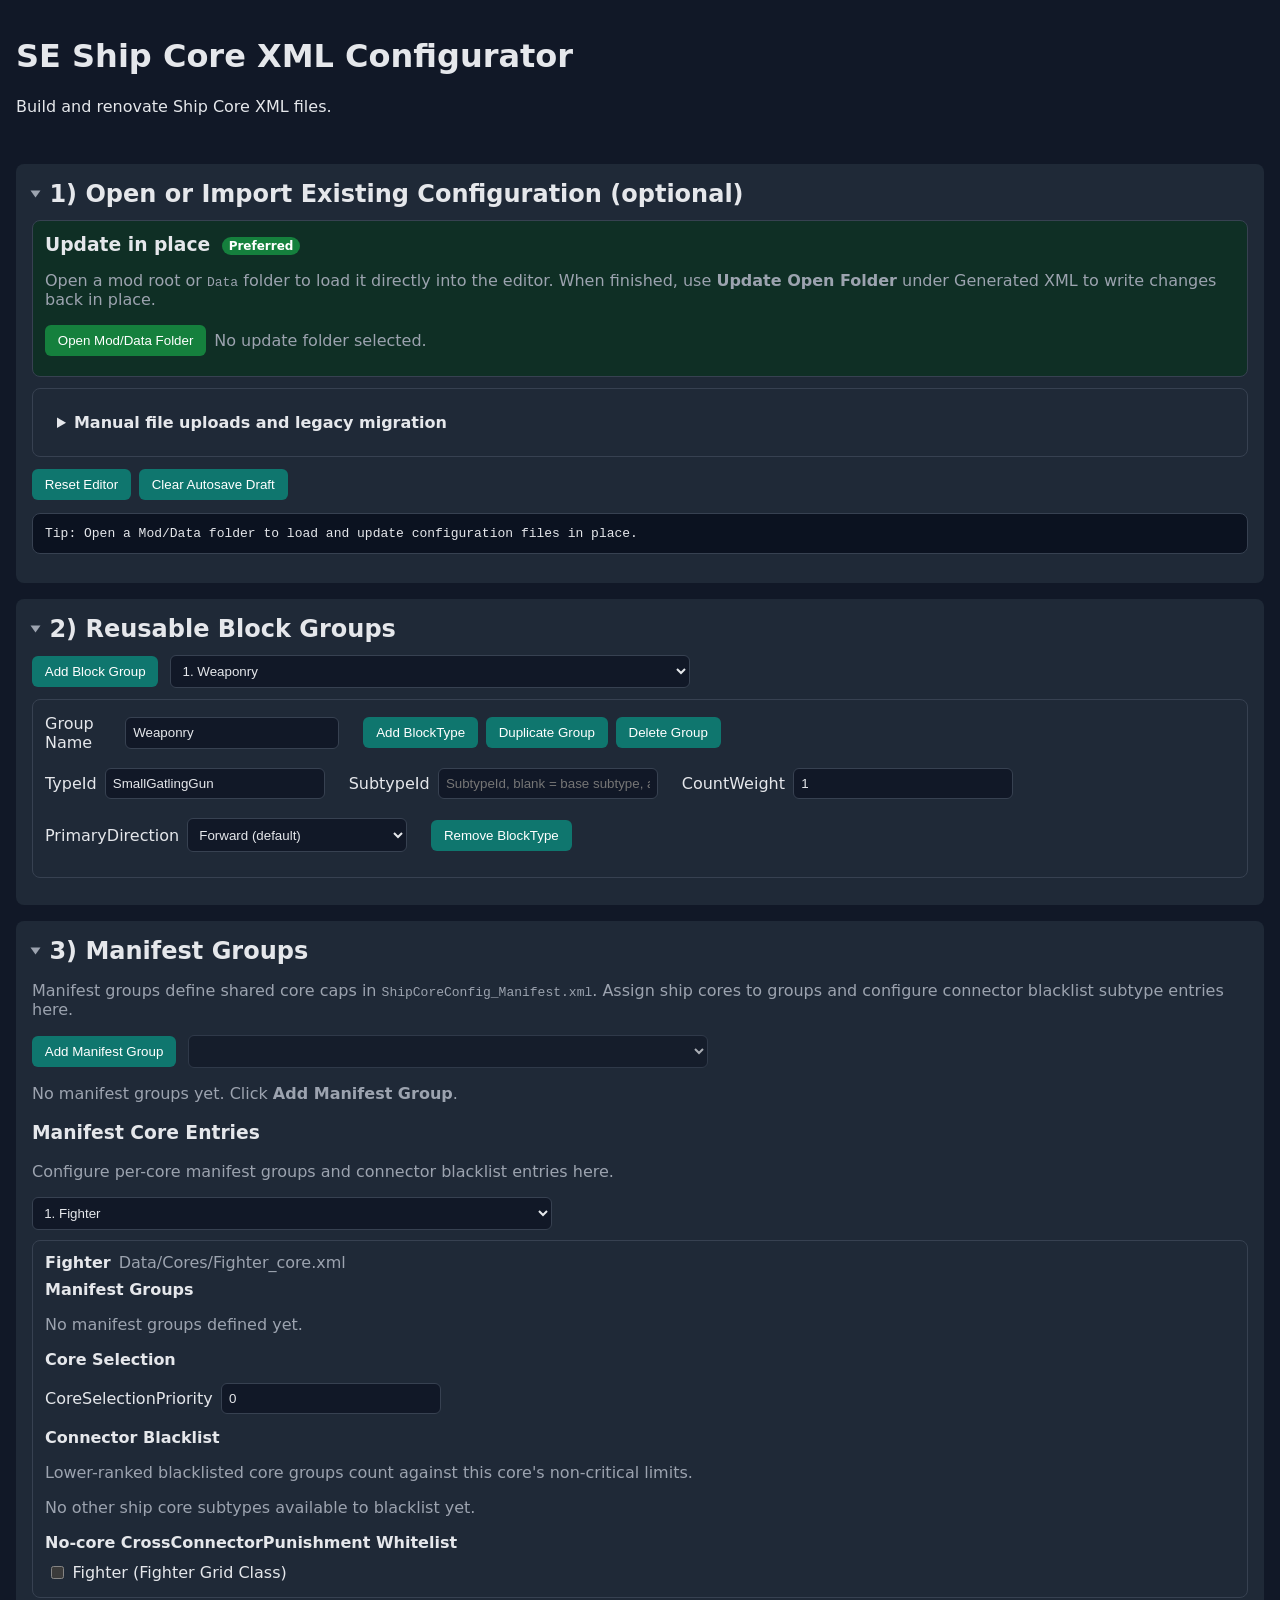
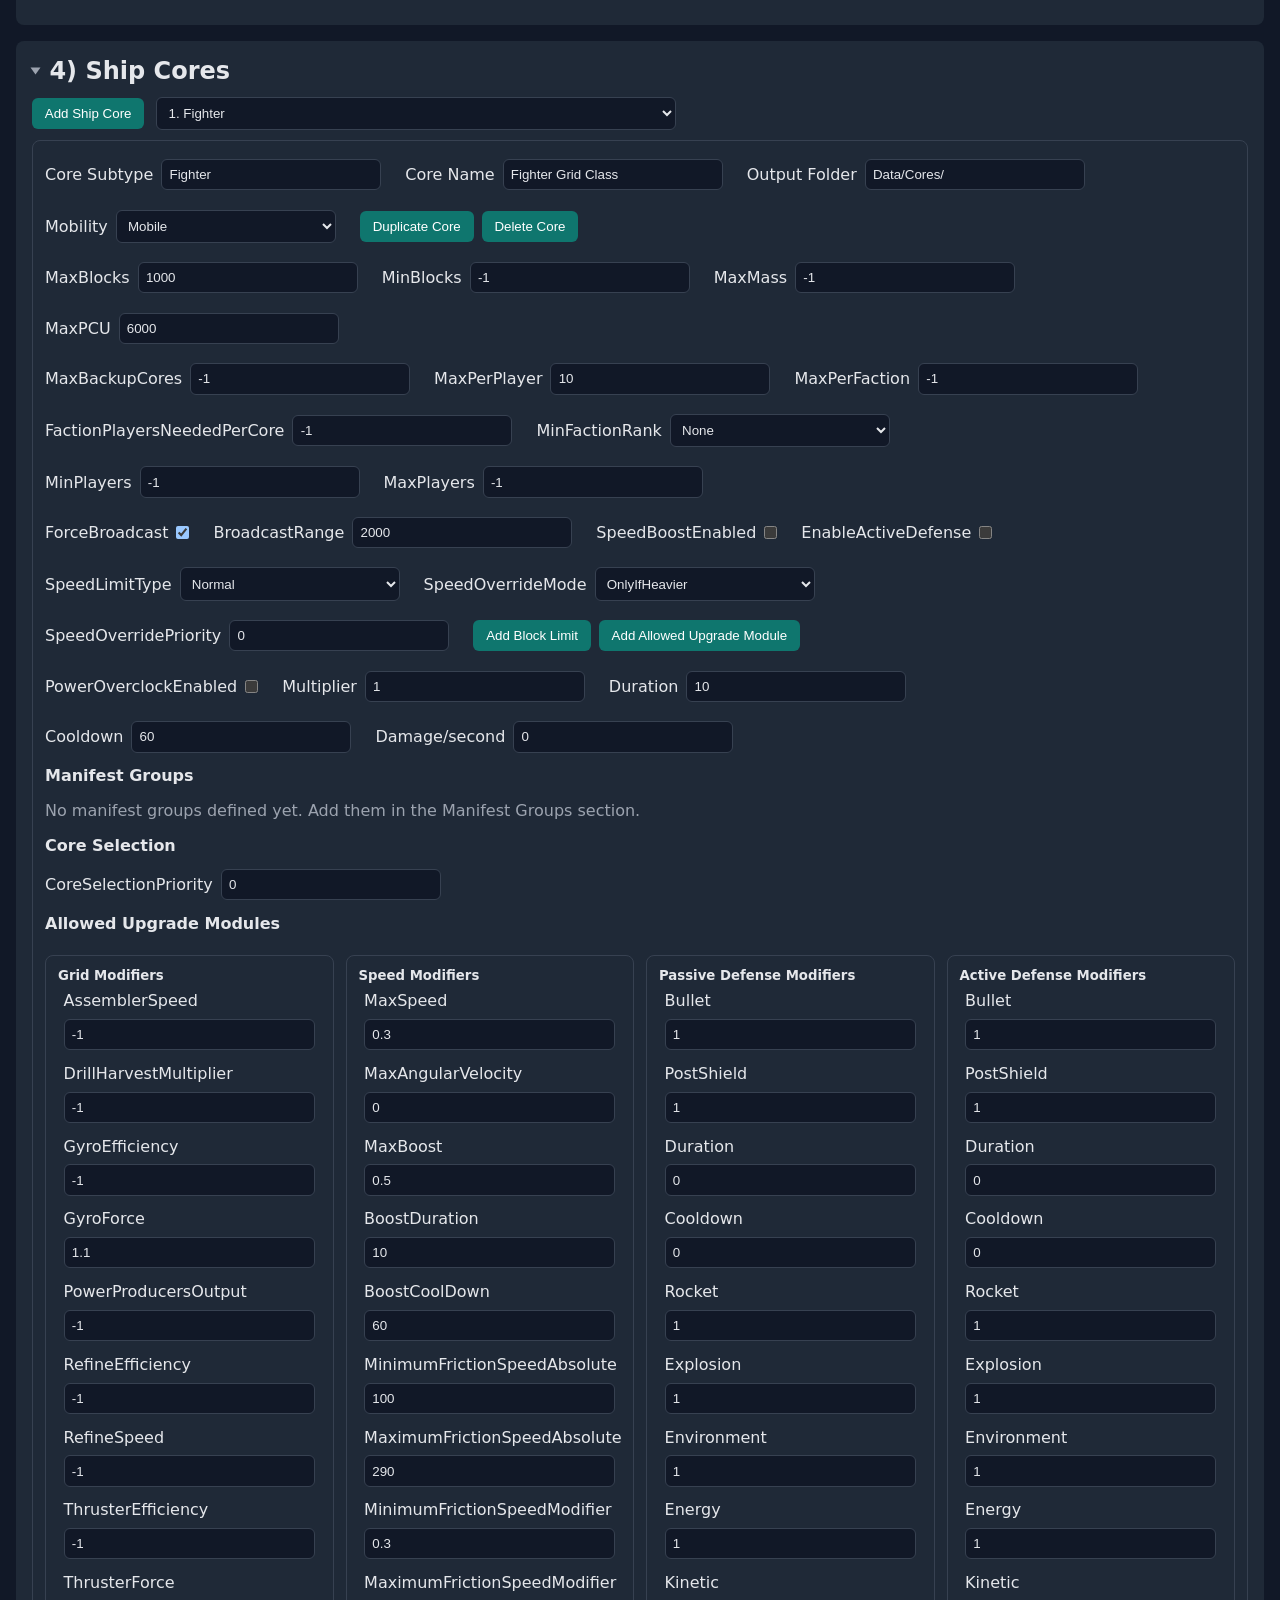
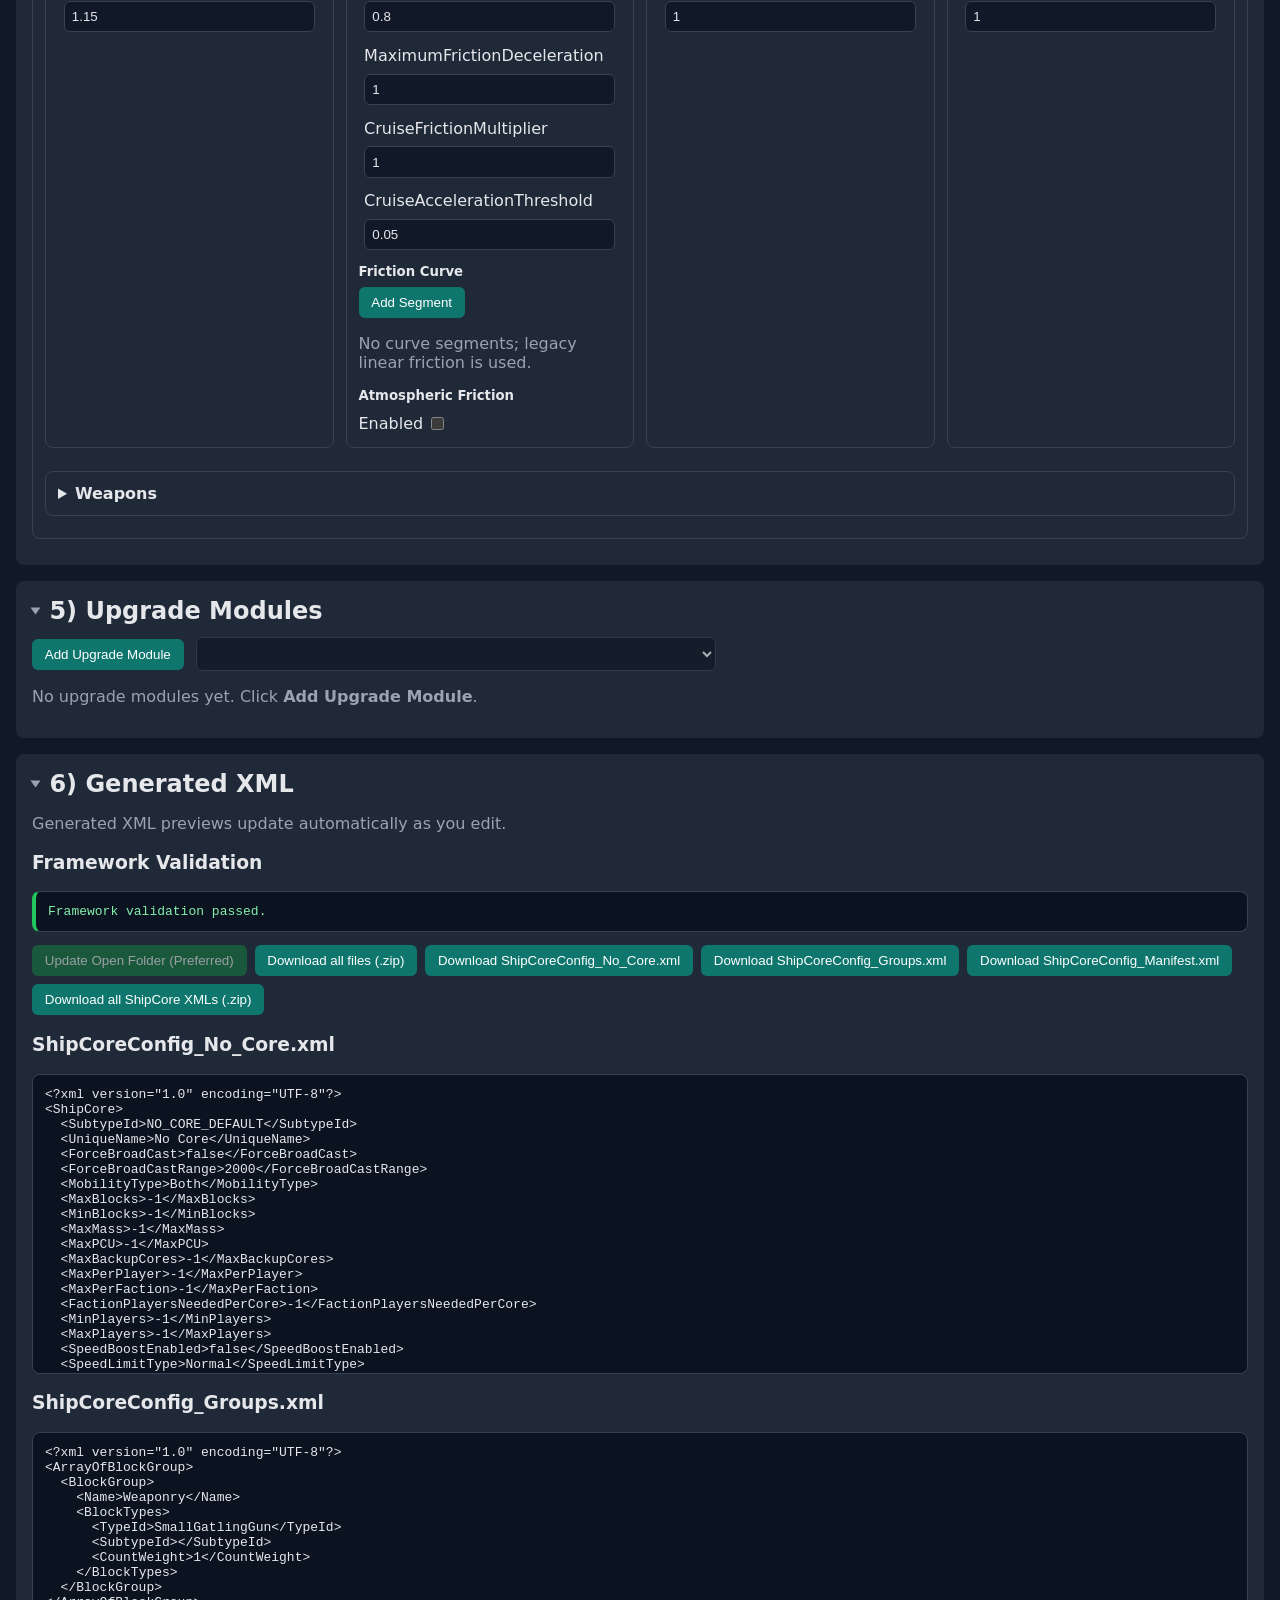
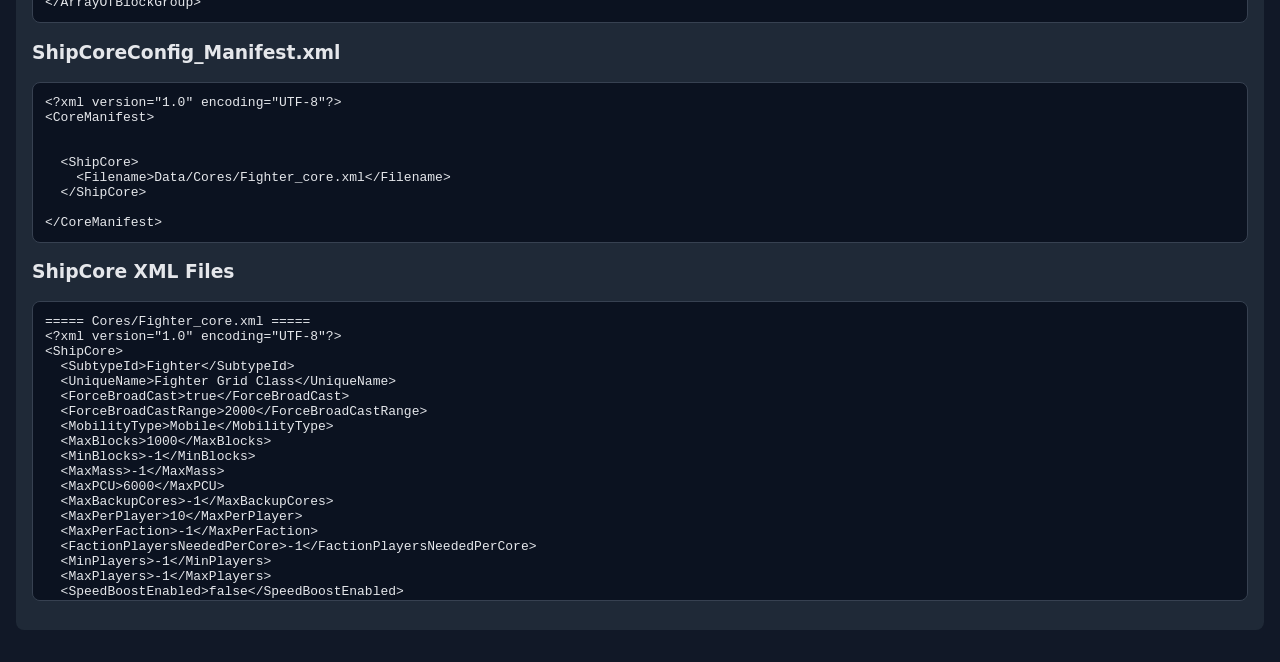
==== commit 7a98d5b7: "feat(configurator): validate configs before export - Add editor validation and export blocking for i" ====
--- a/docs/configurator/index.html
+++ b/docs/configurator/index.html
@@ -133,6 +133,8 @@
       <summary class="panel-summary"><h2>6) Generated XML</h2></summary>
       <div class="panel-content">
       <p class="muted">Generated XML previews update automatically as you edit.</p>
+      <h3>Framework Validation</h3>
+      <pre id="validationStatus" class="code-block validation-status" aria-live="polite"></pre>
       <div class="row wrap">
         <button hidden="hidden" id="generateXml">Generate</button>
         <button id="updateSelectedFolder" class="button-green" disabled>Update Open Folder (Preferred)</button>
--- a/docs/configurator/styles.css
+++ b/docs/configurator/styles.css
@@ -145,6 +145,21 @@
   max-height: 300px;
   overflow: auto;
 }
+.validation-status {
+  border-left-width: 4px;
+}
+.validation-errors {
+  border-left-color: #ef4444;
+  color: #fca5a5;
+}
+.validation-warnings {
+  border-left-color: #f59e0b;
+  color: #fcd34d;
+}
+.validation-passed {
+  border-left-color: #22c55e;
+  color: #86efac;
+}
 .card {
   border: 1px solid #374151;
   border-radius: 8px;
@@ -165,6 +180,11 @@
 
 .block-limit-summary--missing-groups {
   color: #f87171;
+}
+
+.block-limit-summary--warning,
+.block-limit-warning {
+  color: #fbbf24;
 }
 
 .block-limit-content {
@@ -230,6 +250,10 @@
   background: rgba(34, 197, 94, 0.2);
   color: #86efac;
 }
+.group-checklist-item.invalid {
+  background: rgba(239, 68, 68, 0.2);
+  color: #fca5a5;
+}
 .group-checklist-item input {
   width: auto;
   margin: 0;
